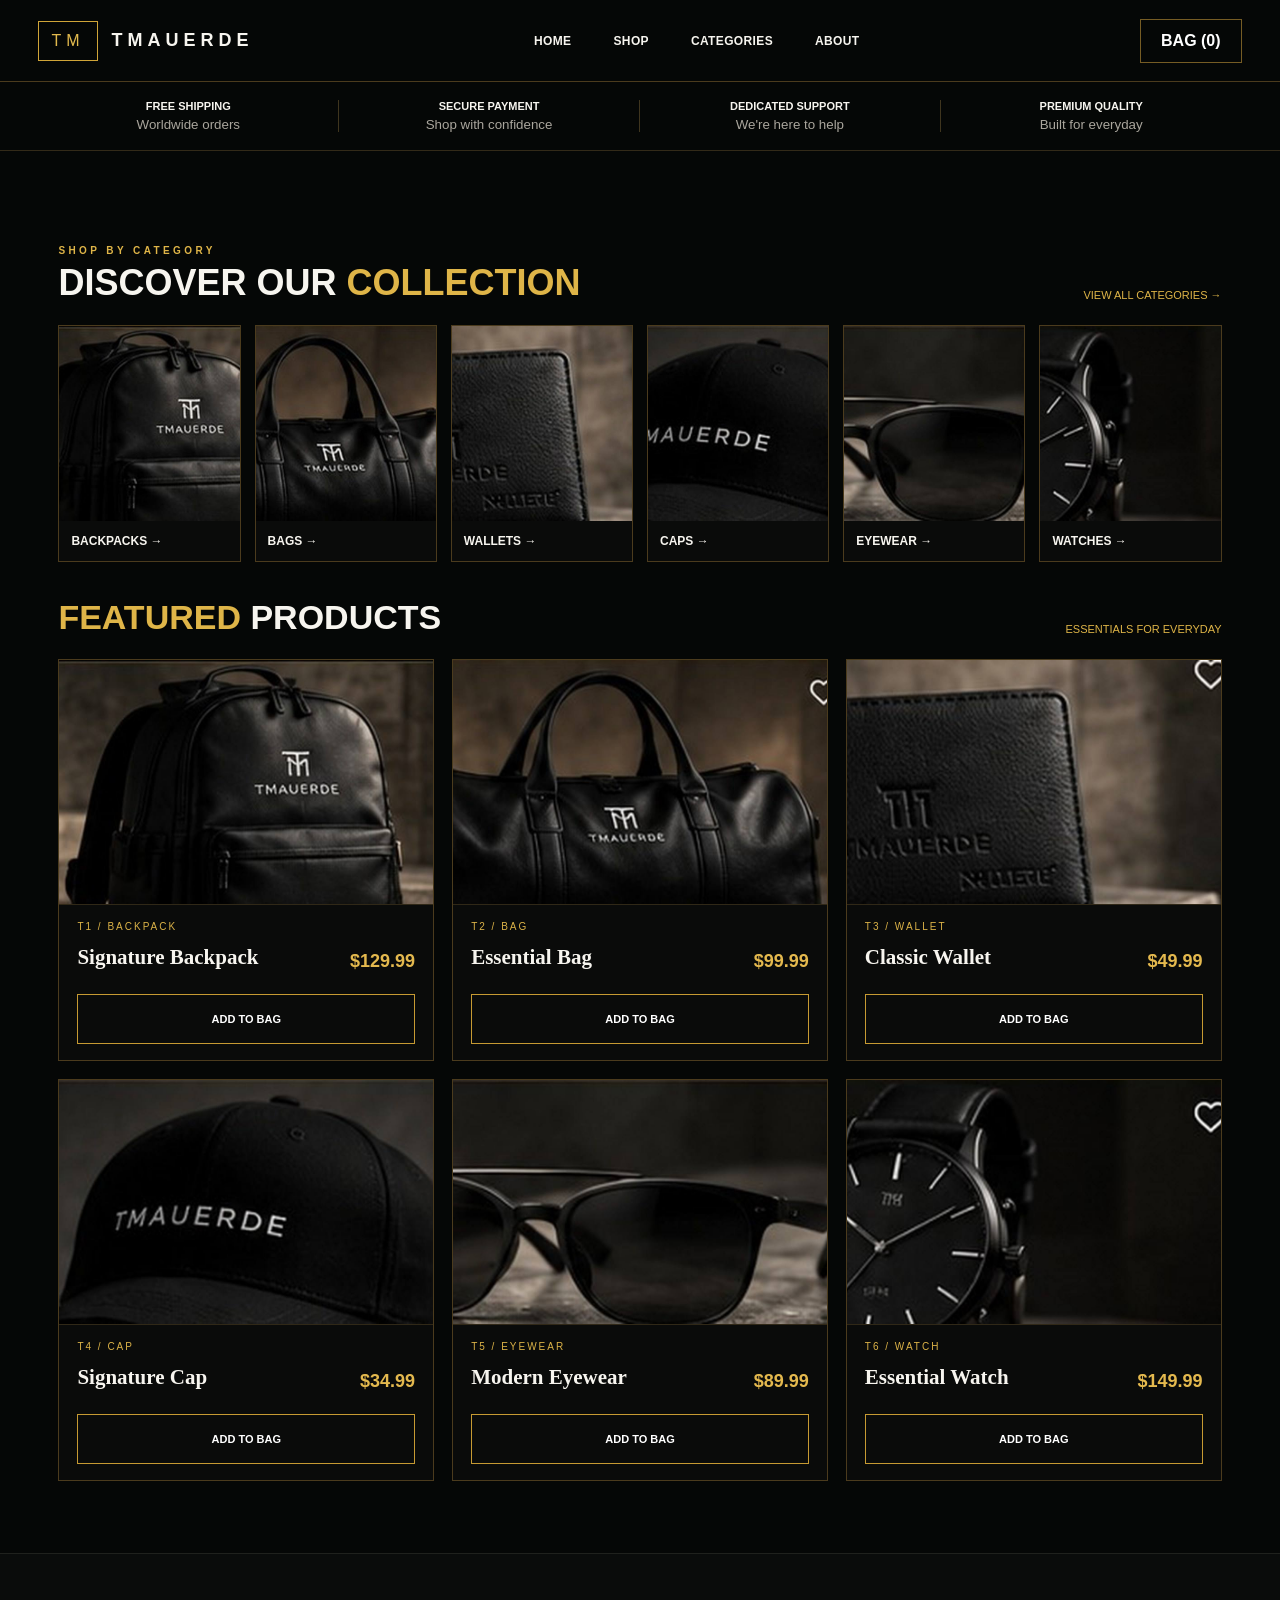
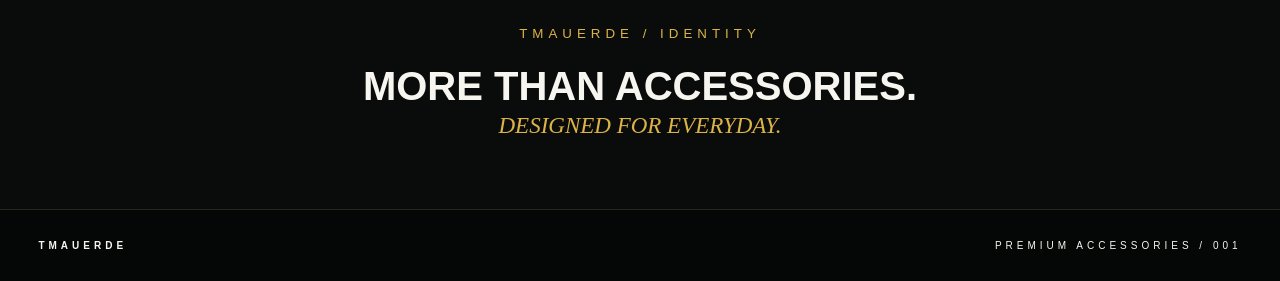
==== index.html @ 193d1e78 "Add files via upload" ====
<!doctype html><html lang="en"><head><meta charset="utf-8"><meta name="viewport" content="width=device-width,initial-scale=1"><title>TMAUERDE — Premium Accessories</title><link rel="stylesheet" href="./styles.css?v=23"></head><body>
<header><a class="brand" href="#"><span>TM</span><b>TMAUERDE</b></a><nav><a href="#">HOME</a><a href="#shop">SHOP</a><a href="#categories">CATEGORIES</a><a href="#about">ABOUT</a></nav><button class="bag">BAG (<strong id="count">0</strong>)</button></header>
<section class="benefits"><div><b>FREE SHIPPING</b><small>Worldwide orders</small></div><div><b>SECURE PAYMENT</b><small>Shop with confidence</small></div><div><b>DEDICATED SUPPORT</b><small>We're here to help</small></div><div><b>PREMIUM QUALITY</b><small>Built for everyday</small></div></section>
<main><section id="categories"><p class="eyebrow">SHOP BY CATEGORY</p><div class="heading"><h1>DISCOVER OUR <span>COLLECTION</span></h1><a href="#shop">VIEW ALL CATEGORIES →</a></div><div class="cats">
<article><img src="./backpack.jpg" alt="TMAUERDE backpack"><b>BACKPACKS →</b></article><article><img src="./bag.jpg" alt="TMAUERDE bag"><b>BAGS →</b></article><article><img src="./wallet.jpg" alt="TMAUERDE wallet"><b>WALLETS →</b></article><article><img src="./cap.jpg" alt="TMAUERDE cap"><b>CAPS →</b></article><article><img src="./eyewear.jpg" alt="TMAUERDE eyewear"><b>EYEWEAR →</b></article><article><img src="./watch.jpg" alt="TMAUERDE watch"><b>WATCHES →</b></article></div></section>
<section id="shop"><div class="heading shophead"><h2><span>FEATURED</span> PRODUCTS</h2><p>ESSENTIALS FOR EVERYDAY</p></div><div class="products">
<article><img class="product-image" src="./backpack.jpg" alt="Signature Backpack"><div class="info"><p>T1 / BACKPACK</p><h3>Signature Backpack</h3><strong>$129.99</strong><button class="add">ADD TO BAG</button></div></article>
<article><img class="product-image" src="./bag.jpg" alt="Essential Bag"><div class="info"><p>T2 / BAG</p><h3>Essential Bag</h3><strong>$99.99</strong><button class="add">ADD TO BAG</button></div></article>
<article><img class="product-image" src="./wallet.jpg" alt="Classic Wallet"><div class="info"><p>T3 / WALLET</p><h3>Classic Wallet</h3><strong>$49.99</strong><button class="add">ADD TO BAG</button></div></article>
<article><img class="product-image" src="./cap.jpg" alt="Signature Cap"><div class="info"><p>T4 / CAP</p><h3>Signature Cap</h3><strong>$34.99</strong><button class="add">ADD TO BAG</button></div></article>
<article><img class="product-image" src="./eyewear.jpg" alt="Modern Eyewear"><div class="info"><p>T5 / EYEWEAR</p><h3>Modern Eyewear</h3><strong>$89.99</strong><button class="add">ADD TO BAG</button></div></article>
<article><img class="product-image" src="./watch.jpg" alt="Essential Watch"><div class="info"><p>T6 / WATCH</p><h3>Essential Watch</h3><strong>$149.99</strong><button class="add">ADD TO BAG</button></div></article></div></section></main>
<section id="about" class="identity"><small>TMAUERDE / IDENTITY</small><h2>MORE THAN ACCESSORIES.</h2><p>DESIGNED FOR EVERYDAY.</p></section><footer><b>TMAUERDE</b><span>PREMIUM ACCESSORIES / 001</span></footer><div id="toast">ADDED TO BAG</div><script src="./script.js?v=23"></script></body></html>
---- styles.css ----
*{box-sizing:border-box}html{scroll-behavior:smooth}body{margin:0;background:#050706;color:#f7f5ef;font-family:Arial,sans-serif}a{color:inherit;text-decoration:none}button{font:inherit}
header{height:82px;width:100%;padding:0 3vw;display:flex;align-items:center;border-bottom:1px solid #4b3b1d;background:#050706;position:sticky;top:0;z-index:20}.brand{display:flex;align-items:center;gap:14px;letter-spacing:5px}.brand span{border:1px solid #d0a538;color:#e1b94d;padding:10px 12px}.brand b{font-size:18px}nav{display:flex;gap:42px;margin:auto;font-size:12px;font-weight:700}.bag{padding:12px 20px;border:1px solid #765c24;background:transparent;color:#fff;font-weight:700}
.benefits{width:100%;display:grid;grid-template-columns:repeat(4,1fr);padding:18px 3vw;border-bottom:1px solid #332a18}.benefits div{text-align:center;border-right:1px solid #3f351e}.benefits div:last-child{border:0}.benefits b{display:block;font-size:11px}.benefits small{display:block;color:#aaa69d;margin-top:5px}
main{width:100%;max-width:none;margin:0;padding:52px 3vw 72px}.eyebrow{font-size:11px;letter-spacing:5px;color:#dfb548;font-weight:700}.heading{display:flex;align-items:end;justify-content:space-between;margin:8px 0 24px}.heading h1,.heading h2{margin:0;font-size:36px;line-height:1}.heading span{color:#dfb548}.heading a,.heading p{font-size:11px;color:#dfb548;margin:0}
.cats,.products{width:100%;display:grid;grid-template-columns:repeat(3,minmax(0,1fr));gap:22px}.cats article,.products article{border:1px solid #4b3b1d;background:#0a0b0a;overflow:hidden;min-width:0}.cats img{width:100%;aspect-ratio:16/9;display:block;object-fit:cover;background:#080a08}.cats article:nth-child(3) img{object-position:center 56%}.cats article:nth-child(6) img{object-position:center}.cats b{display:block;padding:16px 18px;font-size:12px}
.shophead{margin-top:72px}.products>article{display:flex;flex-direction:column}.product-image{width:100%;aspect-ratio:4/3;display:block;object-fit:cover;background:#080a08;border-bottom:1px solid #302817}.products article:nth-child(3) .product-image{object-position:center 55%}.products article:nth-child(6) .product-image{object-position:center}.info{padding:20px;display:grid;grid-template-columns:1fr auto;gap:7px 16px;min-height:175px}.info p{grid-column:1/-1;color:#dcb348;font-size:10px;letter-spacing:2px;margin:0}.info h3{font-family:Georgia,serif;font-size:24px;line-height:1.1;margin:0}.info strong{color:#e4b94e;font-size:20px;align-self:center}.add{grid-column:1/-1;width:100%;padding:14px;border:1px solid #c69a32;background:transparent;color:#fff;font-size:11px;font-weight:800;cursor:pointer;margin-top:10px}.add:hover{background:#ddb247;color:#050505}
.identity{text-align:center;padding:70px 20px;background:#0a0c0b;border-top:1px solid #1f211d}.identity small{color:#dcb348;letter-spacing:5px}.identity h2{font-size:40px;margin:22px 0 4px}.identity p{color:#dcb348;font-size:23px;margin:0;font-family:Georgia,serif;font-style:italic}footer{display:flex;justify-content:space-between;padding:30px 3vw;border-top:1px solid #27251d;font-size:10px;letter-spacing:4px}#toast{position:fixed;right:24px;bottom:24px;padding:14px 20px;background:#dfb548;color:#050505;font-weight:800;opacity:0;transform:translateY(10px);transition:.2s}#toast.show{opacity:1;transform:none}
@media(min-width:1400px){main{padding-left:2.5vw;padding-right:2.5vw}.cats,.products{gap:26px}.heading h1,.heading h2{font-size:42px}.info h3{font-size:27px}.info strong{font-size:23px}.cats b{font-size:14px}.product-image{aspect-ratio:16/10}}
@media(max-width:900px){nav{display:none}.cats,.products{grid-template-columns:repeat(2,minmax(0,1fr))}.benefits{grid-template-columns:repeat(2,1fr);gap:16px}.benefits div:nth-child(2){border:0}}
@media(max-width:600px){header{padding:0 18px}.brand b{font-size:14px}.brand{gap:9px}.bag{padding:10px}.benefits{display:none}main{padding:34px 18px 55px}.heading h1,.heading h2{font-size:27px}.heading a,.heading p{display:none}.cats,.products{grid-template-columns:1fr}.cats img,.product-image{aspect-ratio:4/3}.info{min-height:165px}.identity h2{font-size:28px}footer{gap:20px;flex-direction:column}}


/* === TMAUERDE V16: premium compact desktop layout === */
@media (min-width: 900px) {
  main, .container, .wrap, .site-width {
    width: min(1240px, calc(100% - 48px));
    max-width: 1240px;
    margin-left: auto;
    margin-right: auto;
  }

  /* Category section: 6 across, compact */
  .category-grid, .categories-grid, .category-list, .categories {
    display: grid !important;
    grid-template-columns: repeat(6, minmax(0, 1fr)) !important;
    gap: 14px !important;
  }

  .category-card, .category-item, .category {
    min-width: 0 !important;
    height: auto !important;
  }

  .category-card img, .category-item img, .category img {
    width: 100% !important;
    height: 150px !important;
    aspect-ratio: auto !important;
    object-fit: cover !important;
    display: block !important;
  }

  /* Product section closer to categories */
  .featured, .featured-products, #featured, .products-section {
    margin-top: 52px !important;
    padding-top: 0 !important;
  }

  .product-grid, .products-grid, .product-list, .products {
    display: grid !important;
    grid-template-columns: repeat(3, minmax(0, 1fr)) !important;
    gap: 16px !important;
  }

  .product-card img, .product-item img {
    width: 100% !important;
    height: 205px !important;
    object-fit: cover !important;
  }
}

/* Precise V16 rules for this storefront */
@media (min-width: 901px) {
  .cats {
    grid-template-columns: repeat(6, minmax(0, 1fr)) !important;
    gap: 12px !important;
  }
  .cats img {
    height: 145px !important;
    aspect-ratio: auto !important;
    object-fit: cover !important;
  }
  .cats b {
    padding: 12px 12px !important;
  }
  .shophead {
    margin-top: 46px !important;
  }
  .products {
    grid-template-columns: repeat(3, minmax(0, 1fr)) !important;
    gap: 18px !important;
  }
  .product-image {
    height: 215px !important;
    aspect-ratio: auto !important;
    object-fit: cover !important;
  }
  .info {
    min-height: 150px !important;
    padding: 16px !important;
  }
  .info h3 { font-size: 21px !important; }
  .info strong { font-size: 18px !important; }
}

/* V17 FINAL — force compact category row and safe top spacing */
@media (min-width: 901px) {
  main {
    width: min(1240px, calc(100% - 48px)) !important;
    max-width: 1240px !important;
    margin: 0 auto !important;
    padding-top: 44px !important;
  }
  #categories { scroll-margin-top: 100px; }
  #categories .cats {
    display: grid !important;
    grid-template-columns: repeat(6, minmax(0, 1fr)) !important;
    gap: 12px !important;
    width: 100% !important;
  }
  #categories .cats article { width: auto !important; min-width: 0 !important; }
  #categories .cats img {
    width: 100% !important;
    height: 138px !important;
    aspect-ratio: auto !important;
    object-fit: cover !important;
  }
  #categories .cats b {
    padding: 11px 10px !important;
    font-size: 11px !important;
  }
  #shop .shophead { margin-top: 50px !important; }
}

/* === V18 BALANCED FINAL === */
@media (min-width: 1050px) {
  main {
    width: calc(100% - 64px) !important;
    max-width: 1320px !important;
    margin: 0 auto !important;
    padding-top: 48px !important;
  }

  #categories .cats {
    display: grid !important;
    grid-template-columns: repeat(6, minmax(0, 1fr)) !important;
    gap: 14px !important;
    width: 100% !important;
  }

  #categories .cats article {
    width: 100% !important;
    min-width: 0 !important;
  }

  #categories .cats img {
    width: 100% !important;
    height: 190px !important;
    object-fit: cover !important;
    display: block !important;
  }

  #categories .cats b {
    display: block !important;
    padding: 13px 12px !important;
    font-size: 12px !important;
  }

  #shop .shophead {
    margin-top: 64px !important;
  }

  #shop .products {
    display: grid !important;
    grid-template-columns: repeat(3, minmax(0, 1fr)) !important;
    gap: 20px !important;
    width: 100% !important;
  }

  #shop .products article {
    width: 100% !important;
    min-width: 0 !important;
  }

  #shop .product-image {
    width: 100% !important;
    height: 255px !important;
    object-fit: cover !important;
    display: block !important;
  }

  #shop .info {
    min-height: 155px !important;
    padding: 16px 18px !important;
  }
}

@media (min-width: 1350px) {
  main {
    max-width: 1400px !important;
  }
  #categories .cats img {
    height: 205px !important;
  }
  #shop .product-image {
    height: 270px !important;
  }
}

/* === V19 FINAL POLISH — preserve V18 structure === */
@media (min-width: 1050px) {
  main {
    width: calc(100% - 40px) !important;
    max-width: 1380px !important;
  }

  #categories .cats {
    gap: 14px !important;
  }

  #categories .cats img {
    height: 200px !important;
  }

  #shop .shophead {
    margin-top: 46px !important;
  }

  #shop .products {
    gap: 18px !important;
  }

  #shop .product-image {
    height: 260px !important;
  }
}

@media (min-width: 1350px) {
  main {
    max-width: 1440px !important;
  }

  #categories .cats img {
    height: 210px !important;
  }

  #shop .product-image {
    height: 275px !important;
  }
}


/* === V20 FINAL — compact product images only === */
@media (min-width: 1050px) {
  #shop .product-image {
    height: 235px !important;
    object-fit: cover !important;
  }

  #shop .products {
    row-gap: 16px !important;
  }
}


/* === V21 HEADER + TOP AREA POLISH === */
@media (min-width: 1050px) {
  header {
    min-height: 76px !important;
    display: flex !important;
    align-items: center !important;
  }

  header .inner, header .nav, .navbar, .header-inner {
    min-height: 76px !important;
    align-items: center !important;
  }

  header nav {
    letter-spacing: .03em !important;
  }

  #categories {
    padding-top: 38px !important;
  }

  #categories .section-title,
  #categories h2 {
    margin-bottom: 18px !important;
  }

  #categories .cats {
    gap: 12px !important;
  }

  #categories .cats img {
    height: 185px !important;
    object-fit: cover !important;
  }

  #shop .shophead {
    margin-top: 38px !important;
  }
}


/* === V22 WIDE DESKTOP POLISH ===
   More presence on large screens; product/card proportions preserved.
*/
@media (min-width: 1100px) {
  main > section > .wrap,
  main > section > .container,
  #categories > .wrap,
  #shop > .wrap,
  #categories .wrap,
  #shop .wrap {
    width: min(1120px, calc(100% - 56px)) !important;
    max-width: 1120px !important;
  }

  #categories .section-title,
  #categories h2 {
    font-size: 34px !important;
    line-height: 1.02 !important;
  }

  #shop .shophead h2,
  #shop h2 {
    font-size: 34px !important;
    line-height: 1.02 !important;
  }

  #categories .cats {
    gap: 14px !important;
  }

  #categories .cats img {
    height: 195px !important;
  }

  #shop .products {
    gap: 18px !important;
  }

  #shop .product-image {
    height: 245px !important;
  }
}


/* === V23 FINAL CATEGORY HEADER FIX ===
   Restore breathing room and category heading.
   Featured Products remains untouched.
*/
@media (min-width: 1050px) {
  #categories {
    padding-top: 46px !important;
  }

  #categories .eyebrow {
    display: block !important;
    visibility: visible !important;
    opacity: 1 !important;
    margin: 0 0 8px !important;
    font-size: 10px !important;
    line-height: 1.2 !important;
    letter-spacing: .34em !important;
  }

  #categories .section-title,
  #categories h2 {
    display: block !important;
    visibility: visible !important;
    opacity: 1 !important;
    margin: 0 0 20px !important;
    font-size: 34px !important;
    line-height: 1.05 !important;
  }

  #categories .section-head {
    margin-bottom: 0 !important;
  }

  #categories .cats {
    margin-top: 0 !important;
  }
}
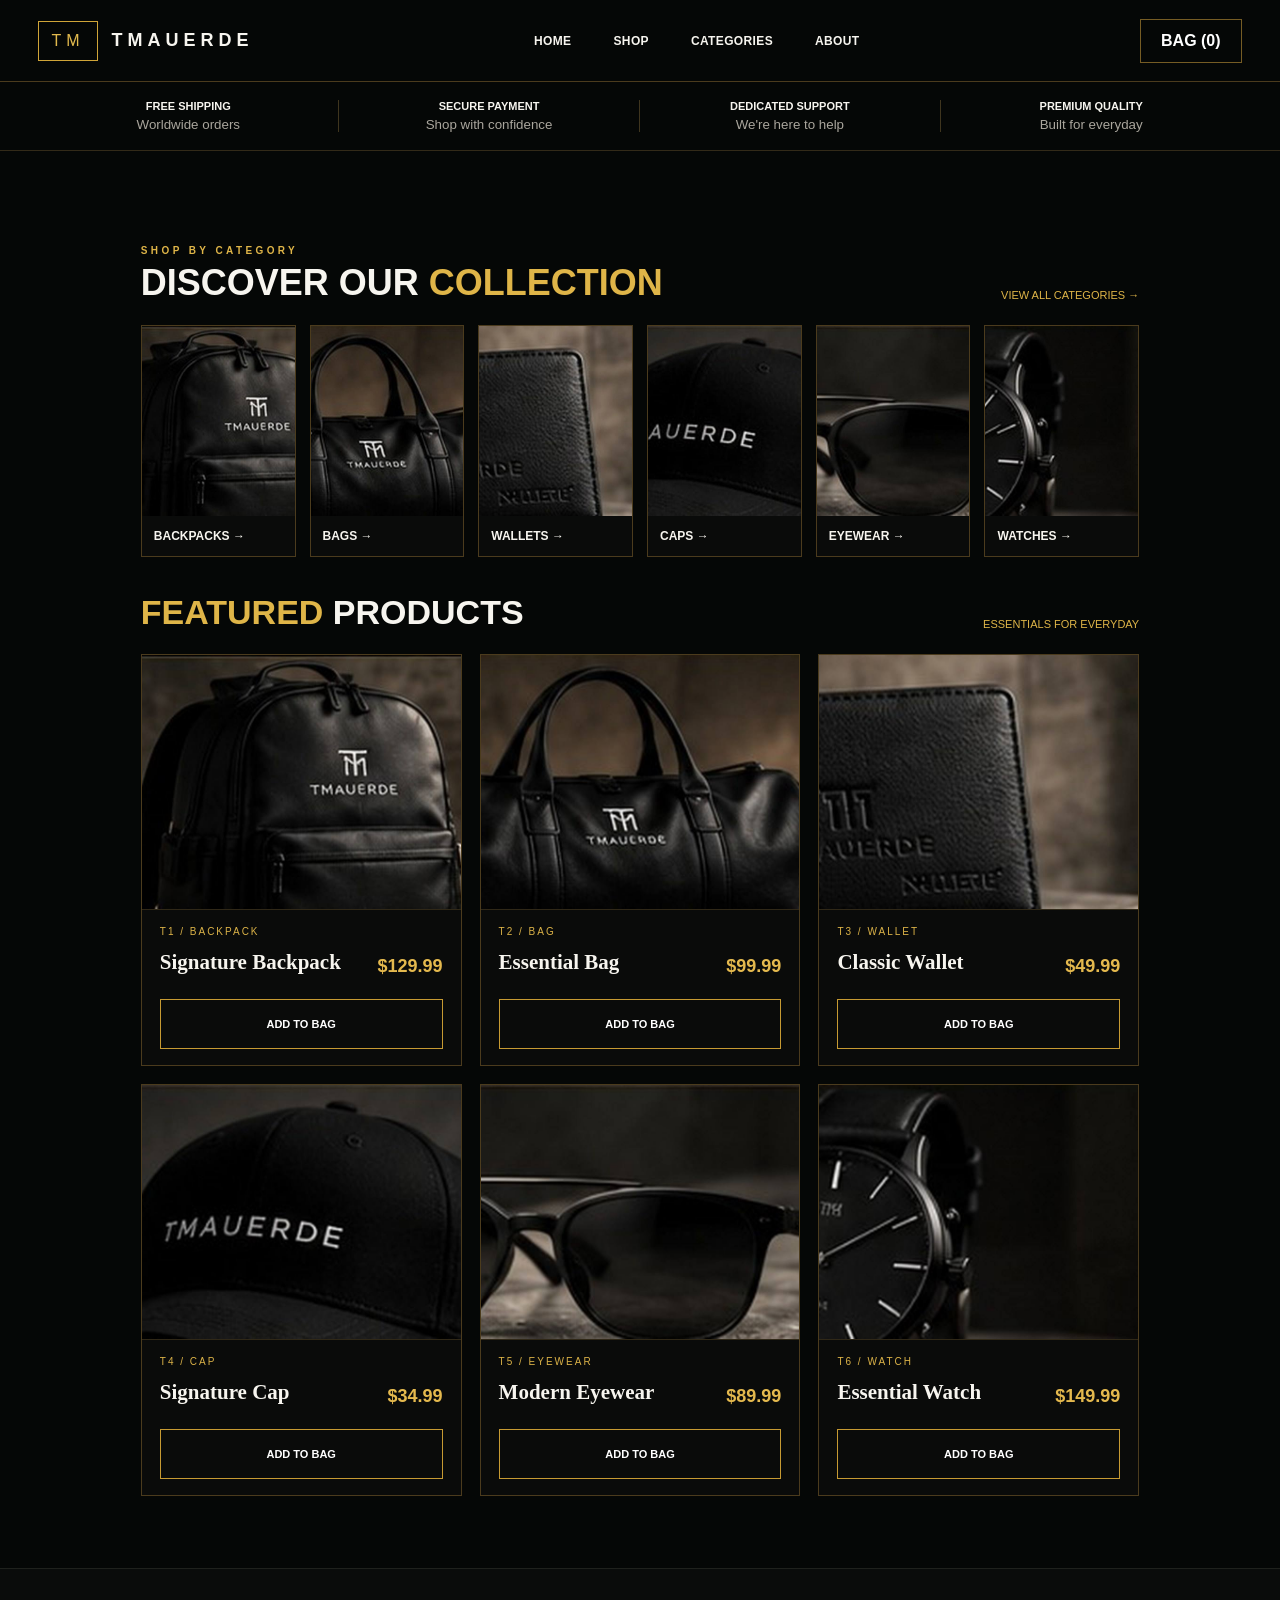
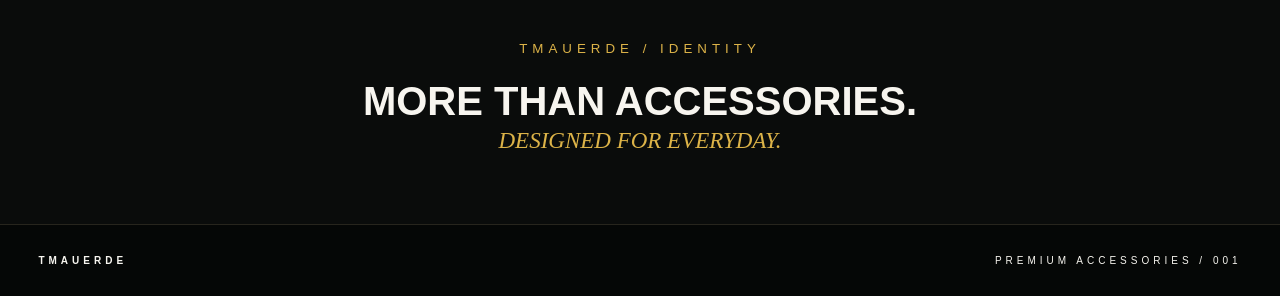
==== commit 8b4d3d55: "Add files via upload" ====
--- a/index.html
+++ b/index.html
@@ -1,4 +1,4 @@
-<!doctype html><html lang="en"><head><meta charset="utf-8"><meta name="viewport" content="width=device-width,initial-scale=1"><title>TMAUERDE — Premium Accessories</title><link rel="stylesheet" href="./styles.css?v=23"></head><body>
+<!doctype html><html lang="en"><head><meta charset="utf-8"><meta name="viewport" content="width=device-width,initial-scale=1"><title>TMAUERDE — Premium Accessories</title><link rel="stylesheet" href="./styles.css?v=24"></head><body>
 <header><a class="brand" href="#"><span>TM</span><b>TMAUERDE</b></a><nav><a href="#">HOME</a><a href="#shop">SHOP</a><a href="#categories">CATEGORIES</a><a href="#about">ABOUT</a></nav><button class="bag">BAG (<strong id="count">0</strong>)</button></header>
 <section class="benefits"><div><b>FREE SHIPPING</b><small>Worldwide orders</small></div><div><b>SECURE PAYMENT</b><small>Shop with confidence</small></div><div><b>DEDICATED SUPPORT</b><small>We're here to help</small></div><div><b>PREMIUM QUALITY</b><small>Built for everyday</small></div></section>
 <main><section id="categories"><p class="eyebrow">SHOP BY CATEGORY</p><div class="heading"><h1>DISCOVER OUR <span>COLLECTION</span></h1><a href="#shop">VIEW ALL CATEGORIES →</a></div><div class="cats">
@@ -10,4 +10,4 @@
 <article><img class="product-image" src="./cap.jpg" alt="Signature Cap"><div class="info"><p>T4 / CAP</p><h3>Signature Cap</h3><strong>$34.99</strong><button class="add">ADD TO BAG</button></div></article>
 <article><img class="product-image" src="./eyewear.jpg" alt="Modern Eyewear"><div class="info"><p>T5 / EYEWEAR</p><h3>Modern Eyewear</h3><strong>$89.99</strong><button class="add">ADD TO BAG</button></div></article>
 <article><img class="product-image" src="./watch.jpg" alt="Essential Watch"><div class="info"><p>T6 / WATCH</p><h3>Essential Watch</h3><strong>$149.99</strong><button class="add">ADD TO BAG</button></div></article></div></section></main>
-<section id="about" class="identity"><small>TMAUERDE / IDENTITY</small><h2>MORE THAN ACCESSORIES.</h2><p>DESIGNED FOR EVERYDAY.</p></section><footer><b>TMAUERDE</b><span>PREMIUM ACCESSORIES / 001</span></footer><div id="toast">ADDED TO BAG</div><script src="./script.js?v=23"></script></body></html>
+<section id="about" class="identity"><small>TMAUERDE / IDENTITY</small><h2>MORE THAN ACCESSORIES.</h2><p>DESIGNED FOR EVERYDAY.</p></section><footer><b>TMAUERDE</b><span>PREMIUM ACCESSORIES / 001</span></footer><div id="toast">ADDED TO BAG</div><script src="./script.js?v=24"></script></body></html>
--- a/styles.css
+++ b/styles.css
@@ -374,3 +374,75 @@
     margin-top: 0 !important;
   }
 }
+
+
+/* =========================================================
+   V24 TRUE WIDE DESKTOP
+   Real fix: override the actual central wrapper constraints.
+   ========================================================= */
+@media (min-width: 1100px) {
+  main {
+    width: 84vw !important;
+    max-width: 1500px !important;
+    min-width: 0 !important;
+    margin-left: auto !important;
+    margin-right: auto !important;
+  }
+
+  main .wrap,
+  main .container,
+  #categories,
+  #shop,
+  #categories > *,
+  #shop > * {
+    max-width: none !important;
+  }
+
+  #categories,
+  #shop {
+    width: 100% !important;
+    margin-left: auto !important;
+    margin-right: auto !important;
+  }
+
+  #categories .cats {
+    width: 100% !important;
+    grid-template-columns: repeat(6, minmax(0, 1fr)) !important;
+    gap: 14px !important;
+  }
+
+  #categories .cats img {
+    width: 100% !important;
+    height: 190px !important;
+    object-fit: cover !important;
+  }
+
+  #shop .products {
+    width: 100% !important;
+    grid-template-columns: repeat(3, minmax(0, 1fr)) !important;
+    gap: 18px !important;
+  }
+
+  #shop .product {
+    width: auto !important;
+    min-width: 0 !important;
+  }
+
+  #shop .product-image {
+    width: 100% !important;
+    height: 255px !important;
+    object-fit: cover !important;
+  }
+
+  #categories h2,
+  #shop h2 {
+    font-size: clamp(30px, 2.35vw, 40px) !important;
+  }
+}
+
+@media (min-width: 1500px) {
+  main {
+    width: 82vw !important;
+    max-width: 1560px !important;
+  }
+}
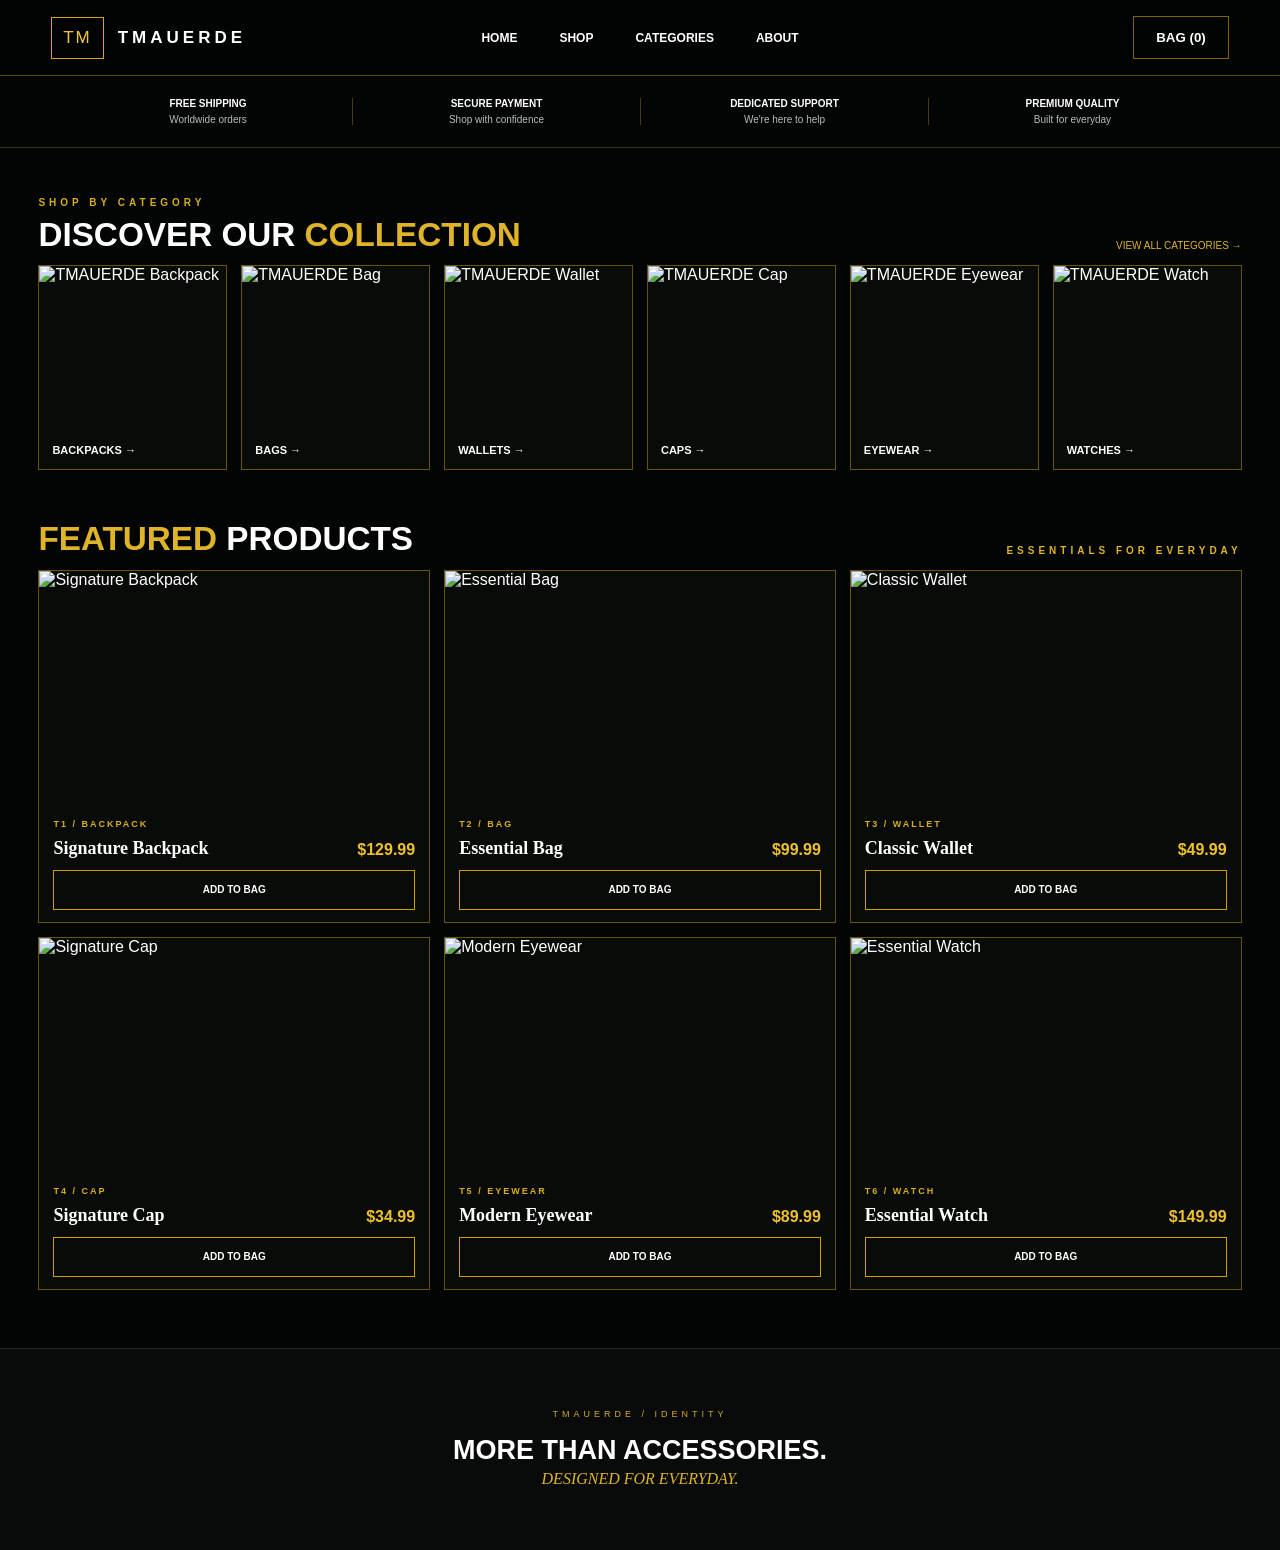
==== commit fd3935bc: "Add files via upload" ====
--- a/index.html
+++ b/index.html
@@ -1,13 +1,16 @@
-<!doctype html><html lang="en"><head><meta charset="utf-8"><meta name="viewport" content="width=device-width,initial-scale=1"><title>TMAUERDE — Premium Accessories</title><link rel="stylesheet" href="./styles.css?v=24"></head><body>
-<header><a class="brand" href="#"><span>TM</span><b>TMAUERDE</b></a><nav><a href="#">HOME</a><a href="#shop">SHOP</a><a href="#categories">CATEGORIES</a><a href="#about">ABOUT</a></nav><button class="bag">BAG (<strong id="count">0</strong>)</button></header>
+<!doctype html><html lang="en"><head><meta charset="utf-8"><meta name="viewport" content="width=device-width,initial-scale=1"><title>TMAUERDE — Premium Accessories</title><link rel="stylesheet" href="styles.css"></head><body>
+<header><a class="brand" href="#"><span>TM</span><b>TMAUERDE</b></a><nav><a href="#">HOME</a><a href="#shop">SHOP</a><a href="#categories">CATEGORIES</a><a href="#about">ABOUT</a></nav><button id="bag">BAG (0)</button></header>
 <section class="benefits"><div><b>FREE SHIPPING</b><small>Worldwide orders</small></div><div><b>SECURE PAYMENT</b><small>Shop with confidence</small></div><div><b>DEDICATED SUPPORT</b><small>We're here to help</small></div><div><b>PREMIUM QUALITY</b><small>Built for everyday</small></div></section>
-<main><section id="categories"><p class="eyebrow">SHOP BY CATEGORY</p><div class="heading"><h1>DISCOVER OUR <span>COLLECTION</span></h1><a href="#shop">VIEW ALL CATEGORIES →</a></div><div class="cats">
-<article><img src="./backpack.jpg" alt="TMAUERDE backpack"><b>BACKPACKS →</b></article><article><img src="./bag.jpg" alt="TMAUERDE bag"><b>BAGS →</b></article><article><img src="./wallet.jpg" alt="TMAUERDE wallet"><b>WALLETS →</b></article><article><img src="./cap.jpg" alt="TMAUERDE cap"><b>CAPS →</b></article><article><img src="./eyewear.jpg" alt="TMAUERDE eyewear"><b>EYEWEAR →</b></article><article><img src="./watch.jpg" alt="TMAUERDE watch"><b>WATCHES →</b></article></div></section>
-<section id="shop"><div class="heading shophead"><h2><span>FEATURED</span> PRODUCTS</h2><p>ESSENTIALS FOR EVERYDAY</p></div><div class="products">
-<article><img class="product-image" src="./backpack.jpg" alt="Signature Backpack"><div class="info"><p>T1 / BACKPACK</p><h3>Signature Backpack</h3><strong>$129.99</strong><button class="add">ADD TO BAG</button></div></article>
-<article><img class="product-image" src="./bag.jpg" alt="Essential Bag"><div class="info"><p>T2 / BAG</p><h3>Essential Bag</h3><strong>$99.99</strong><button class="add">ADD TO BAG</button></div></article>
-<article><img class="product-image" src="./wallet.jpg" alt="Classic Wallet"><div class="info"><p>T3 / WALLET</p><h3>Classic Wallet</h3><strong>$49.99</strong><button class="add">ADD TO BAG</button></div></article>
-<article><img class="product-image" src="./cap.jpg" alt="Signature Cap"><div class="info"><p>T4 / CAP</p><h3>Signature Cap</h3><strong>$34.99</strong><button class="add">ADD TO BAG</button></div></article>
-<article><img class="product-image" src="./eyewear.jpg" alt="Modern Eyewear"><div class="info"><p>T5 / EYEWEAR</p><h3>Modern Eyewear</h3><strong>$89.99</strong><button class="add">ADD TO BAG</button></div></article>
-<article><img class="product-image" src="./watch.jpg" alt="Essential Watch"><div class="info"><p>T6 / WATCH</p><h3>Essential Watch</h3><strong>$149.99</strong><button class="add">ADD TO BAG</button></div></article></div></section></main>
-<section id="about" class="identity"><small>TMAUERDE / IDENTITY</small><h2>MORE THAN ACCESSORIES.</h2><p>DESIGNED FOR EVERYDAY.</p></section><footer><b>TMAUERDE</b><span>PREMIUM ACCESSORIES / 001</span></footer><div id="toast">ADDED TO BAG</div><script src="./script.js?v=24"></script></body></html>
+<main>
+<section id="categories"><div class="section-head"><div><small>SHOP BY CATEGORY</small><h1>DISCOVER OUR <em>COLLECTION</em></h1></div><a href="#shop">VIEW ALL CATEGORIES →</a></div><div class="categories">
+<a><img src="assets/backpack.jpg" alt="TMAUERDE Backpack"><b>BACKPACKS →</b></a><a><img src="assets/bag.jpg" alt="TMAUERDE Bag"><b>BAGS →</b></a><a><img src="assets/wallet.jpg" alt="TMAUERDE Wallet"><b>WALLETS →</b></a><a><img src="assets/cap.jpg" alt="TMAUERDE Cap"><b>CAPS →</b></a><a><img src="assets/eyewear.jpg" alt="TMAUERDE Eyewear"><b>EYEWEAR →</b></a><a><img src="assets/watch.jpg" alt="TMAUERDE Watch"><b>WATCHES →</b></a>
+</div></section>
+<section id="shop"><div class="section-head products-head"><h2><em>FEATURED</em> PRODUCTS</h2><small>ESSENTIALS FOR EVERYDAY</small></div><div class="products">
+<article><img src="assets/product-backpack.jpg" alt="Signature Backpack"><div class="info"><small>T1 / BACKPACK</small><div><h3>Signature Backpack</h3><strong>$129.99</strong></div><button class="add">ADD TO BAG</button></div></article>
+<article><img src="assets/product-bag.jpg" alt="Essential Bag"><div class="info"><small>T2 / BAG</small><div><h3>Essential Bag</h3><strong>$99.99</strong></div><button class="add">ADD TO BAG</button></div></article>
+<article><img src="assets/product-wallet.jpg" alt="Classic Wallet"><div class="info"><small>T3 / WALLET</small><div><h3>Classic Wallet</h3><strong>$49.99</strong></div><button class="add">ADD TO BAG</button></div></article>
+<article><img src="assets/product-cap.jpg" alt="Signature Cap"><div class="info"><small>T4 / CAP</small><div><h3>Signature Cap</h3><strong>$34.99</strong></div><button class="add">ADD TO BAG</button></div></article>
+<article><img src="assets/product-eyewear.jpg" alt="Modern Eyewear"><div class="info"><small>T5 / EYEWEAR</small><div><h3>Modern Eyewear</h3><strong>$89.99</strong></div><button class="add">ADD TO BAG</button></div></article>
+<article><img src="assets/product-watch.jpg" alt="Essential Watch"><div class="info"><small>T6 / WATCH</small><div><h3>Essential Watch</h3><strong>$149.99</strong></div><button class="add">ADD TO BAG</button></div></article>
+</div></section></main>
+<section id="about"><small>TMAUERDE / IDENTITY</small><h2>MORE THAN ACCESSORIES.</h2><p>DESIGNED FOR EVERYDAY.</p></section><div id="toast">Added to bag</div><script src="script.js"></script></body></html>
--- a/styles.css
+++ b/styles.css
@@ -1,448 +1 @@
-*{box-sizing:border-box}html{scroll-behavior:smooth}body{margin:0;background:#050706;color:#f7f5ef;font-family:Arial,sans-serif}a{color:inherit;text-decoration:none}button{font:inherit}
-header{height:82px;width:100%;padding:0 3vw;display:flex;align-items:center;border-bottom:1px solid #4b3b1d;background:#050706;position:sticky;top:0;z-index:20}.brand{display:flex;align-items:center;gap:14px;letter-spacing:5px}.brand span{border:1px solid #d0a538;color:#e1b94d;padding:10px 12px}.brand b{font-size:18px}nav{display:flex;gap:42px;margin:auto;font-size:12px;font-weight:700}.bag{padding:12px 20px;border:1px solid #765c24;background:transparent;color:#fff;font-weight:700}
-.benefits{width:100%;display:grid;grid-template-columns:repeat(4,1fr);padding:18px 3vw;border-bottom:1px solid #332a18}.benefits div{text-align:center;border-right:1px solid #3f351e}.benefits div:last-child{border:0}.benefits b{display:block;font-size:11px}.benefits small{display:block;color:#aaa69d;margin-top:5px}
-main{width:100%;max-width:none;margin:0;padding:52px 3vw 72px}.eyebrow{font-size:11px;letter-spacing:5px;color:#dfb548;font-weight:700}.heading{display:flex;align-items:end;justify-content:space-between;margin:8px 0 24px}.heading h1,.heading h2{margin:0;font-size:36px;line-height:1}.heading span{color:#dfb548}.heading a,.heading p{font-size:11px;color:#dfb548;margin:0}
-.cats,.products{width:100%;display:grid;grid-template-columns:repeat(3,minmax(0,1fr));gap:22px}.cats article,.products article{border:1px solid #4b3b1d;background:#0a0b0a;overflow:hidden;min-width:0}.cats img{width:100%;aspect-ratio:16/9;display:block;object-fit:cover;background:#080a08}.cats article:nth-child(3) img{object-position:center 56%}.cats article:nth-child(6) img{object-position:center}.cats b{display:block;padding:16px 18px;font-size:12px}
-.shophead{margin-top:72px}.products>article{display:flex;flex-direction:column}.product-image{width:100%;aspect-ratio:4/3;display:block;object-fit:cover;background:#080a08;border-bottom:1px solid #302817}.products article:nth-child(3) .product-image{object-position:center 55%}.products article:nth-child(6) .product-image{object-position:center}.info{padding:20px;display:grid;grid-template-columns:1fr auto;gap:7px 16px;min-height:175px}.info p{grid-column:1/-1;color:#dcb348;font-size:10px;letter-spacing:2px;margin:0}.info h3{font-family:Georgia,serif;font-size:24px;line-height:1.1;margin:0}.info strong{color:#e4b94e;font-size:20px;align-self:center}.add{grid-column:1/-1;width:100%;padding:14px;border:1px solid #c69a32;background:transparent;color:#fff;font-size:11px;font-weight:800;cursor:pointer;margin-top:10px}.add:hover{background:#ddb247;color:#050505}
-.identity{text-align:center;padding:70px 20px;background:#0a0c0b;border-top:1px solid #1f211d}.identity small{color:#dcb348;letter-spacing:5px}.identity h2{font-size:40px;margin:22px 0 4px}.identity p{color:#dcb348;font-size:23px;margin:0;font-family:Georgia,serif;font-style:italic}footer{display:flex;justify-content:space-between;padding:30px 3vw;border-top:1px solid #27251d;font-size:10px;letter-spacing:4px}#toast{position:fixed;right:24px;bottom:24px;padding:14px 20px;background:#dfb548;color:#050505;font-weight:800;opacity:0;transform:translateY(10px);transition:.2s}#toast.show{opacity:1;transform:none}
-@media(min-width:1400px){main{padding-left:2.5vw;padding-right:2.5vw}.cats,.products{gap:26px}.heading h1,.heading h2{font-size:42px}.info h3{font-size:27px}.info strong{font-size:23px}.cats b{font-size:14px}.product-image{aspect-ratio:16/10}}
-@media(max-width:900px){nav{display:none}.cats,.products{grid-template-columns:repeat(2,minmax(0,1fr))}.benefits{grid-template-columns:repeat(2,1fr);gap:16px}.benefits div:nth-child(2){border:0}}
-@media(max-width:600px){header{padding:0 18px}.brand b{font-size:14px}.brand{gap:9px}.bag{padding:10px}.benefits{display:none}main{padding:34px 18px 55px}.heading h1,.heading h2{font-size:27px}.heading a,.heading p{display:none}.cats,.products{grid-template-columns:1fr}.cats img,.product-image{aspect-ratio:4/3}.info{min-height:165px}.identity h2{font-size:28px}footer{gap:20px;flex-direction:column}}
-
-
-/* === TMAUERDE V16: premium compact desktop layout === */
-@media (min-width: 900px) {
-  main, .container, .wrap, .site-width {
-    width: min(1240px, calc(100% - 48px));
-    max-width: 1240px;
-    margin-left: auto;
-    margin-right: auto;
-  }
-
-  /* Category section: 6 across, compact */
-  .category-grid, .categories-grid, .category-list, .categories {
-    display: grid !important;
-    grid-template-columns: repeat(6, minmax(0, 1fr)) !important;
-    gap: 14px !important;
-  }
-
-  .category-card, .category-item, .category {
-    min-width: 0 !important;
-    height: auto !important;
-  }
-
-  .category-card img, .category-item img, .category img {
-    width: 100% !important;
-    height: 150px !important;
-    aspect-ratio: auto !important;
-    object-fit: cover !important;
-    display: block !important;
-  }
-
-  /* Product section closer to categories */
-  .featured, .featured-products, #featured, .products-section {
-    margin-top: 52px !important;
-    padding-top: 0 !important;
-  }
-
-  .product-grid, .products-grid, .product-list, .products {
-    display: grid !important;
-    grid-template-columns: repeat(3, minmax(0, 1fr)) !important;
-    gap: 16px !important;
-  }
-
-  .product-card img, .product-item img {
-    width: 100% !important;
-    height: 205px !important;
-    object-fit: cover !important;
-  }
-}
-
-/* Precise V16 rules for this storefront */
-@media (min-width: 901px) {
-  .cats {
-    grid-template-columns: repeat(6, minmax(0, 1fr)) !important;
-    gap: 12px !important;
-  }
-  .cats img {
-    height: 145px !important;
-    aspect-ratio: auto !important;
-    object-fit: cover !important;
-  }
-  .cats b {
-    padding: 12px 12px !important;
-  }
-  .shophead {
-    margin-top: 46px !important;
-  }
-  .products {
-    grid-template-columns: repeat(3, minmax(0, 1fr)) !important;
-    gap: 18px !important;
-  }
-  .product-image {
-    height: 215px !important;
-    aspect-ratio: auto !important;
-    object-fit: cover !important;
-  }
-  .info {
-    min-height: 150px !important;
-    padding: 16px !important;
-  }
-  .info h3 { font-size: 21px !important; }
-  .info strong { font-size: 18px !important; }
-}
-
-/* V17 FINAL — force compact category row and safe top spacing */
-@media (min-width: 901px) {
-  main {
-    width: min(1240px, calc(100% - 48px)) !important;
-    max-width: 1240px !important;
-    margin: 0 auto !important;
-    padding-top: 44px !important;
-  }
-  #categories { scroll-margin-top: 100px; }
-  #categories .cats {
-    display: grid !important;
-    grid-template-columns: repeat(6, minmax(0, 1fr)) !important;
-    gap: 12px !important;
-    width: 100% !important;
-  }
-  #categories .cats article { width: auto !important; min-width: 0 !important; }
-  #categories .cats img {
-    width: 100% !important;
-    height: 138px !important;
-    aspect-ratio: auto !important;
-    object-fit: cover !important;
-  }
-  #categories .cats b {
-    padding: 11px 10px !important;
-    font-size: 11px !important;
-  }
-  #shop .shophead { margin-top: 50px !important; }
-}
-
-/* === V18 BALANCED FINAL === */
-@media (min-width: 1050px) {
-  main {
-    width: calc(100% - 64px) !important;
-    max-width: 1320px !important;
-    margin: 0 auto !important;
-    padding-top: 48px !important;
-  }
-
-  #categories .cats {
-    display: grid !important;
-    grid-template-columns: repeat(6, minmax(0, 1fr)) !important;
-    gap: 14px !important;
-    width: 100% !important;
-  }
-
-  #categories .cats article {
-    width: 100% !important;
-    min-width: 0 !important;
-  }
-
-  #categories .cats img {
-    width: 100% !important;
-    height: 190px !important;
-    object-fit: cover !important;
-    display: block !important;
-  }
-
-  #categories .cats b {
-    display: block !important;
-    padding: 13px 12px !important;
-    font-size: 12px !important;
-  }
-
-  #shop .shophead {
-    margin-top: 64px !important;
-  }
-
-  #shop .products {
-    display: grid !important;
-    grid-template-columns: repeat(3, minmax(0, 1fr)) !important;
-    gap: 20px !important;
-    width: 100% !important;
-  }
-
-  #shop .products article {
-    width: 100% !important;
-    min-width: 0 !important;
-  }
-
-  #shop .product-image {
-    width: 100% !important;
-    height: 255px !important;
-    object-fit: cover !important;
-    display: block !important;
-  }
-
-  #shop .info {
-    min-height: 155px !important;
-    padding: 16px 18px !important;
-  }
-}
-
-@media (min-width: 1350px) {
-  main {
-    max-width: 1400px !important;
-  }
-  #categories .cats img {
-    height: 205px !important;
-  }
-  #shop .product-image {
-    height: 270px !important;
-  }
-}
-
-/* === V19 FINAL POLISH — preserve V18 structure === */
-@media (min-width: 1050px) {
-  main {
-    width: calc(100% - 40px) !important;
-    max-width: 1380px !important;
-  }
-
-  #categories .cats {
-    gap: 14px !important;
-  }
-
-  #categories .cats img {
-    height: 200px !important;
-  }
-
-  #shop .shophead {
-    margin-top: 46px !important;
-  }
-
-  #shop .products {
-    gap: 18px !important;
-  }
-
-  #shop .product-image {
-    height: 260px !important;
-  }
-}
-
-@media (min-width: 1350px) {
-  main {
-    max-width: 1440px !important;
-  }
-
-  #categories .cats img {
-    height: 210px !important;
-  }
-
-  #shop .product-image {
-    height: 275px !important;
-  }
-}
-
-
-/* === V20 FINAL — compact product images only === */
-@media (min-width: 1050px) {
-  #shop .product-image {
-    height: 235px !important;
-    object-fit: cover !important;
-  }
-
-  #shop .products {
-    row-gap: 16px !important;
-  }
-}
-
-
-/* === V21 HEADER + TOP AREA POLISH === */
-@media (min-width: 1050px) {
-  header {
-    min-height: 76px !important;
-    display: flex !important;
-    align-items: center !important;
-  }
-
-  header .inner, header .nav, .navbar, .header-inner {
-    min-height: 76px !important;
-    align-items: center !important;
-  }
-
-  header nav {
-    letter-spacing: .03em !important;
-  }
-
-  #categories {
-    padding-top: 38px !important;
-  }
-
-  #categories .section-title,
-  #categories h2 {
-    margin-bottom: 18px !important;
-  }
-
-  #categories .cats {
-    gap: 12px !important;
-  }
-
-  #categories .cats img {
-    height: 185px !important;
-    object-fit: cover !important;
-  }
-
-  #shop .shophead {
-    margin-top: 38px !important;
-  }
-}
-
-
-/* === V22 WIDE DESKTOP POLISH ===
-   More presence on large screens; product/card proportions preserved.
-*/
-@media (min-width: 1100px) {
-  main > section > .wrap,
-  main > section > .container,
-  #categories > .wrap,
-  #shop > .wrap,
-  #categories .wrap,
-  #shop .wrap {
-    width: min(1120px, calc(100% - 56px)) !important;
-    max-width: 1120px !important;
-  }
-
-  #categories .section-title,
-  #categories h2 {
-    font-size: 34px !important;
-    line-height: 1.02 !important;
-  }
-
-  #shop .shophead h2,
-  #shop h2 {
-    font-size: 34px !important;
-    line-height: 1.02 !important;
-  }
-
-  #categories .cats {
-    gap: 14px !important;
-  }
-
-  #categories .cats img {
-    height: 195px !important;
-  }
-
-  #shop .products {
-    gap: 18px !important;
-  }
-
-  #shop .product-image {
-    height: 245px !important;
-  }
-}
-
-
-/* === V23 FINAL CATEGORY HEADER FIX ===
-   Restore breathing room and category heading.
-   Featured Products remains untouched.
-*/
-@media (min-width: 1050px) {
-  #categories {
-    padding-top: 46px !important;
-  }
-
-  #categories .eyebrow {
-    display: block !important;
-    visibility: visible !important;
-    opacity: 1 !important;
-    margin: 0 0 8px !important;
-    font-size: 10px !important;
-    line-height: 1.2 !important;
-    letter-spacing: .34em !important;
-  }
-
-  #categories .section-title,
-  #categories h2 {
-    display: block !important;
-    visibility: visible !important;
-    opacity: 1 !important;
-    margin: 0 0 20px !important;
-    font-size: 34px !important;
-    line-height: 1.05 !important;
-  }
-
-  #categories .section-head {
-    margin-bottom: 0 !important;
-  }
-
-  #categories .cats {
-    margin-top: 0 !important;
-  }
-}
-
-
-/* =========================================================
-   V24 TRUE WIDE DESKTOP
-   Real fix: override the actual central wrapper constraints.
-   ========================================================= */
-@media (min-width: 1100px) {
-  main {
-    width: 84vw !important;
-    max-width: 1500px !important;
-    min-width: 0 !important;
-    margin-left: auto !important;
-    margin-right: auto !important;
-  }
-
-  main .wrap,
-  main .container,
-  #categories,
-  #shop,
-  #categories > *,
-  #shop > * {
-    max-width: none !important;
-  }
-
-  #categories,
-  #shop {
-    width: 100% !important;
-    margin-left: auto !important;
-    margin-right: auto !important;
-  }
-
-  #categories .cats {
-    width: 100% !important;
-    grid-template-columns: repeat(6, minmax(0, 1fr)) !important;
-    gap: 14px !important;
-  }
-
-  #categories .cats img {
-    width: 100% !important;
-    height: 190px !important;
-    object-fit: cover !important;
-  }
-
-  #shop .products {
-    width: 100% !important;
-    grid-template-columns: repeat(3, minmax(0, 1fr)) !important;
-    gap: 18px !important;
-  }
-
-  #shop .product {
-    width: auto !important;
-    min-width: 0 !important;
-  }
-
-  #shop .product-image {
-    width: 100% !important;
-    height: 255px !important;
-    object-fit: cover !important;
-  }
-
-  #categories h2,
-  #shop h2 {
-    font-size: clamp(30px, 2.35vw, 40px) !important;
-  }
-}
-
-@media (min-width: 1500px) {
-  main {
-    width: 82vw !important;
-    max-width: 1560px !important;
-  }
-}
+*{box-sizing:border-box}html{scroll-behavior:smooth}body{margin:0;background:#030504;color:#fff;font-family:Arial,Helvetica,sans-serif}a{color:inherit;text-decoration:none}header{height:76px;border-bottom:1px solid #5b4700;display:grid;grid-template-columns:1fr auto 1fr;align-items:center;padding:0 clamp(24px,4vw,70px);position:sticky;top:0;background:#030504f7;z-index:10}.brand{display:flex;align-items:center;gap:14px;letter-spacing:4px;font-size:17px}.brand span{border:1px solid #d5a800;color:#f0c83d;padding:10px 11px;letter-spacing:2px}.brand b{font-weight:800}nav{display:flex;gap:42px;font-size:12px;font-weight:800}header>button{justify-self:end;background:transparent;color:#fff;border:1px solid #806500;padding:13px 22px;font-weight:800}.benefits{height:72px;border-bottom:1px solid #3c3109;display:grid;grid-template-columns:repeat(4,1fr);padding:0 clamp(24px,5vw,90px);align-items:center;text-align:center}.benefits div+div{border-left:1px solid #493a09}.benefits b,.benefits small{display:block;font-size:10px}.benefits small{margin-top:5px;color:#bbb}main{width:min(1480px,94vw);margin:auto;padding:44px 0 58px}.section-head{display:flex;align-items:end;justify-content:space-between;margin-bottom:14px}.section-head small{color:#d8ad21;letter-spacing:4px;font-size:10px;font-weight:800}.section-head h1,.section-head h2{margin:8px 0 0;font-size:clamp(28px,2.6vw,42px);line-height:1}.section-head em{font-style:normal;color:#e0b429}.section-head>a,.products-head>small{font-size:10px;color:#e0b429}.categories{display:grid;grid-template-columns:repeat(6,1fr);gap:14px}.categories a{border:1px solid #69520b;background:#090b09;overflow:hidden}.categories img{display:block;width:100%;height:165px;object-fit:cover}.categories b{display:block;padding:13px;font-size:11px}#shop{padding-top:44px}.products{display:grid;grid-template-columns:repeat(3,1fr);gap:14px}.products article{border:1px solid #69520b;background:#090b09;overflow:hidden}.products article>img{display:block;width:100%;height:230px;object-fit:cover}.info{padding:12px 14px}.info>small{color:#d8ad21;letter-spacing:2px;font-size:9px;font-weight:800}.info>div{display:flex;justify-content:space-between;gap:15px;align-items:center}.info h3{font-family:Georgia,serif;font-size:18px;margin:7px 0 11px}.info strong{color:#efc02e;white-space:nowrap}.add{width:100%;height:40px;border:1px solid #d0a000;background:transparent;color:#fff;font-size:10px;font-weight:900;cursor:pointer}.add:hover{background:#d0a000;color:#050505}#about{text-align:center;border-top:1px solid #20251f;background:#090b0a;padding:54px 20px 62px}#about small{color:#d8ad21;letter-spacing:4px;font-size:9px}#about h2{margin:14px 0 4px;font-size:27px}#about p{margin:0;color:#e0b429;font-family:Georgia,serif;font-style:italic}#toast{position:fixed;right:25px;bottom:25px;background:#d0a000;color:#050505;padding:12px 18px;font-weight:800;opacity:0;transform:translateY(10px);transition:.2s;pointer-events:none}#toast.show{opacity:1;transform:none}@media(max-width:1000px){nav{gap:18px}.benefits{grid-template-columns:repeat(2,1fr);height:auto;padding:15px}.benefits div{padding:10px}.benefits div+div{border-left:0}.categories{grid-template-columns:repeat(3,1fr)}.products{grid-template-columns:repeat(2,1fr)}}@media(max-width:650px){header{height:auto;min-height:72px;grid-template-columns:1fr auto;padding:12px 16px}.brand b{font-size:13px}nav{grid-column:1/-1;grid-row:2;justify-content:center;padding-top:12px;font-size:9px;gap:20px}header>button{grid-column:2;grid-row:1;padding:10px}.benefits{display:none}main{width:92vw;padding-top:30px}.section-head{align-items:flex-start}.section-head>a,.products-head>small{display:none}.categories{grid-template-columns:repeat(2,1fr);gap:10px}.categories img{height:130px}.products{grid-template-columns:1fr}.products article>img{height:230px}.section-head h1,.section-head h2{font-size:27px}}
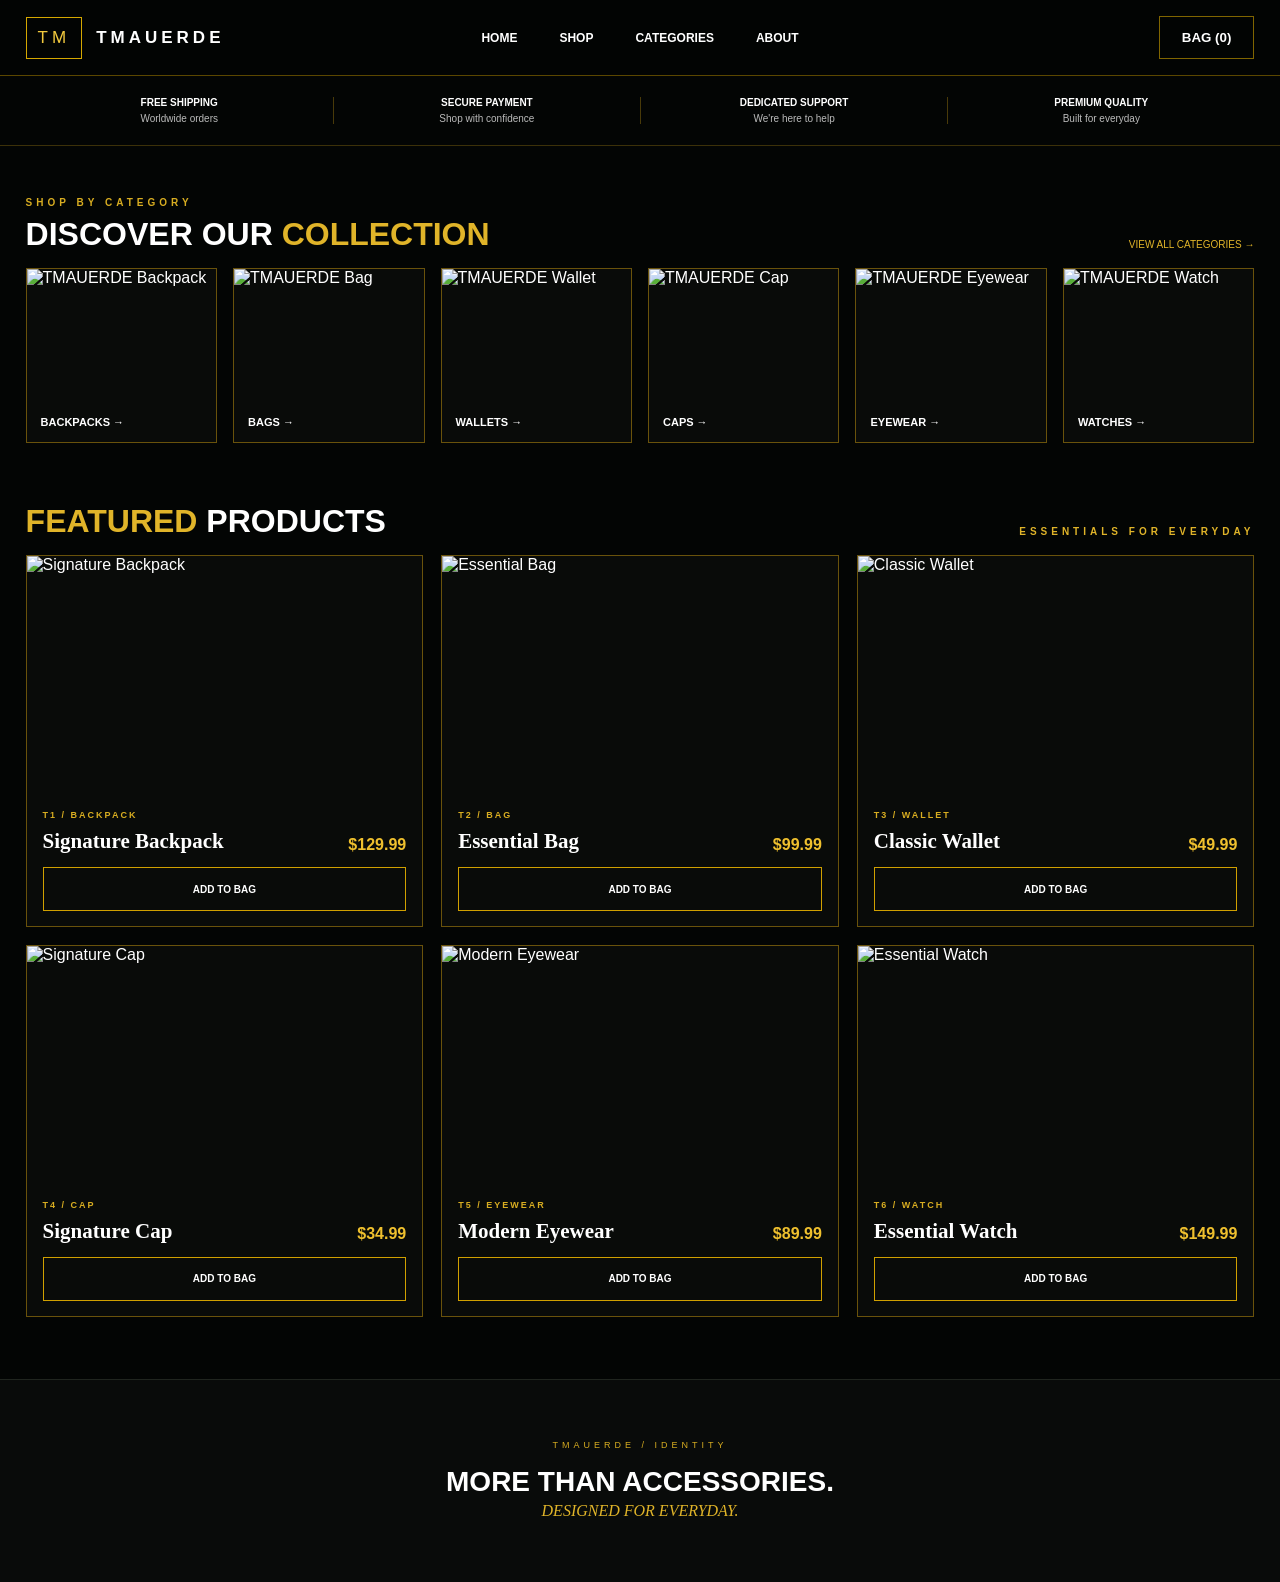
==== commit a2f4bebf: "Add files via upload" ====
--- a/index.html
+++ b/index.html
@@ -1,16 +1,14 @@
-<!doctype html><html lang="en"><head><meta charset="utf-8"><meta name="viewport" content="width=device-width,initial-scale=1"><title>TMAUERDE — Premium Accessories</title><link rel="stylesheet" href="styles.css"></head><body>
+<!doctype html><html lang="en"><head><meta charset="utf-8"><meta name="viewport" content="width=device-width,initial-scale=1"><title>TMAUERDE — Premium Accessories</title><link rel="stylesheet" href="./styles.css"></head><body>
 <header><a class="brand" href="#"><span>TM</span><b>TMAUERDE</b></a><nav><a href="#">HOME</a><a href="#shop">SHOP</a><a href="#categories">CATEGORIES</a><a href="#about">ABOUT</a></nav><button id="bag">BAG (0)</button></header>
 <section class="benefits"><div><b>FREE SHIPPING</b><small>Worldwide orders</small></div><div><b>SECURE PAYMENT</b><small>Shop with confidence</small></div><div><b>DEDICATED SUPPORT</b><small>We're here to help</small></div><div><b>PREMIUM QUALITY</b><small>Built for everyday</small></div></section>
 <main>
 <section id="categories"><div class="section-head"><div><small>SHOP BY CATEGORY</small><h1>DISCOVER OUR <em>COLLECTION</em></h1></div><a href="#shop">VIEW ALL CATEGORIES →</a></div><div class="categories">
-<a><img src="assets/backpack.jpg" alt="TMAUERDE Backpack"><b>BACKPACKS →</b></a><a><img src="assets/bag.jpg" alt="TMAUERDE Bag"><b>BAGS →</b></a><a><img src="assets/wallet.jpg" alt="TMAUERDE Wallet"><b>WALLETS →</b></a><a><img src="assets/cap.jpg" alt="TMAUERDE Cap"><b>CAPS →</b></a><a><img src="assets/eyewear.jpg" alt="TMAUERDE Eyewear"><b>EYEWEAR →</b></a><a><img src="assets/watch.jpg" alt="TMAUERDE Watch"><b>WATCHES →</b></a>
-</div></section>
+<a><img src="./assets/backpack.jpg" alt="TMAUERDE Backpack"><b>BACKPACKS →</b></a><a><img src="./assets/bag.jpg" alt="TMAUERDE Bag"><b>BAGS →</b></a><a><img src="./assets/wallet.jpg" alt="TMAUERDE Wallet"><b>WALLETS →</b></a><a><img src="./assets/cap.jpg" alt="TMAUERDE Cap"><b>CAPS →</b></a><a><img src="./assets/eyewear.jpg" alt="TMAUERDE Eyewear"><b>EYEWEAR →</b></a><a><img src="./assets/watch.jpg" alt="TMAUERDE Watch"><b>WATCHES →</b></a></div></section>
 <section id="shop"><div class="section-head products-head"><h2><em>FEATURED</em> PRODUCTS</h2><small>ESSENTIALS FOR EVERYDAY</small></div><div class="products">
-<article><img src="assets/product-backpack.jpg" alt="Signature Backpack"><div class="info"><small>T1 / BACKPACK</small><div><h3>Signature Backpack</h3><strong>$129.99</strong></div><button class="add">ADD TO BAG</button></div></article>
-<article><img src="assets/product-bag.jpg" alt="Essential Bag"><div class="info"><small>T2 / BAG</small><div><h3>Essential Bag</h3><strong>$99.99</strong></div><button class="add">ADD TO BAG</button></div></article>
-<article><img src="assets/product-wallet.jpg" alt="Classic Wallet"><div class="info"><small>T3 / WALLET</small><div><h3>Classic Wallet</h3><strong>$49.99</strong></div><button class="add">ADD TO BAG</button></div></article>
-<article><img src="assets/product-cap.jpg" alt="Signature Cap"><div class="info"><small>T4 / CAP</small><div><h3>Signature Cap</h3><strong>$34.99</strong></div><button class="add">ADD TO BAG</button></div></article>
-<article><img src="assets/product-eyewear.jpg" alt="Modern Eyewear"><div class="info"><small>T5 / EYEWEAR</small><div><h3>Modern Eyewear</h3><strong>$89.99</strong></div><button class="add">ADD TO BAG</button></div></article>
-<article><img src="assets/product-watch.jpg" alt="Essential Watch"><div class="info"><small>T6 / WATCH</small><div><h3>Essential Watch</h3><strong>$149.99</strong></div><button class="add">ADD TO BAG</button></div></article>
-</div></section></main>
-<section id="about"><small>TMAUERDE / IDENTITY</small><h2>MORE THAN ACCESSORIES.</h2><p>DESIGNED FOR EVERYDAY.</p></section><div id="toast">Added to bag</div><script src="script.js"></script></body></html>
+<article><img src="./assets/backpack.jpg" alt="Signature Backpack"><div class="info"><small>T1 / BACKPACK</small><div><h3>Signature Backpack</h3><strong>$129.99</strong></div><button class="add">ADD TO BAG</button></div></article>
+<article><img src="./assets/bag.jpg" alt="Essential Bag"><div class="info"><small>T2 / BAG</small><div><h3>Essential Bag</h3><strong>$99.99</strong></div><button class="add">ADD TO BAG</button></div></article>
+<article><img src="./assets/wallet.jpg" alt="Classic Wallet"><div class="info"><small>T3 / WALLET</small><div><h3>Classic Wallet</h3><strong>$49.99</strong></div><button class="add">ADD TO BAG</button></div></article>
+<article><img src="./assets/cap.jpg" alt="Signature Cap"><div class="info"><small>T4 / CAP</small><div><h3>Signature Cap</h3><strong>$34.99</strong></div><button class="add">ADD TO BAG</button></div></article>
+<article><img src="./assets/eyewear.jpg" alt="Modern Eyewear"><div class="info"><small>T5 / EYEWEAR</small><div><h3>Modern Eyewear</h3><strong>$89.99</strong></div><button class="add">ADD TO BAG</button></div></article>
+<article><img src="./assets/watch.jpg" alt="Essential Watch"><div class="info"><small>T6 / WATCH</small><div><h3>Essential Watch</h3><strong>$149.99</strong></div><button class="add">ADD TO BAG</button></div></article>
+</div></section></main><section id="about"><small>TMAUERDE / IDENTITY</small><h2>MORE THAN ACCESSORIES.</h2><p>DESIGNED FOR EVERYDAY.</p></section><div id="toast">Added to bag</div><script src="./script.js"></script></body></html>
--- a/styles.css
+++ b/styles.css
@@ -1 +1 @@
-*{box-sizing:border-box}html{scroll-behavior:smooth}body{margin:0;background:#030504;color:#fff;font-family:Arial,Helvetica,sans-serif}a{color:inherit;text-decoration:none}header{height:76px;border-bottom:1px solid #5b4700;display:grid;grid-template-columns:1fr auto 1fr;align-items:center;padding:0 clamp(24px,4vw,70px);position:sticky;top:0;background:#030504f7;z-index:10}.brand{display:flex;align-items:center;gap:14px;letter-spacing:4px;font-size:17px}.brand span{border:1px solid #d5a800;color:#f0c83d;padding:10px 11px;letter-spacing:2px}.brand b{font-weight:800}nav{display:flex;gap:42px;font-size:12px;font-weight:800}header>button{justify-self:end;background:transparent;color:#fff;border:1px solid #806500;padding:13px 22px;font-weight:800}.benefits{height:72px;border-bottom:1px solid #3c3109;display:grid;grid-template-columns:repeat(4,1fr);padding:0 clamp(24px,5vw,90px);align-items:center;text-align:center}.benefits div+div{border-left:1px solid #493a09}.benefits b,.benefits small{display:block;font-size:10px}.benefits small{margin-top:5px;color:#bbb}main{width:min(1480px,94vw);margin:auto;padding:44px 0 58px}.section-head{display:flex;align-items:end;justify-content:space-between;margin-bottom:14px}.section-head small{color:#d8ad21;letter-spacing:4px;font-size:10px;font-weight:800}.section-head h1,.section-head h2{margin:8px 0 0;font-size:clamp(28px,2.6vw,42px);line-height:1}.section-head em{font-style:normal;color:#e0b429}.section-head>a,.products-head>small{font-size:10px;color:#e0b429}.categories{display:grid;grid-template-columns:repeat(6,1fr);gap:14px}.categories a{border:1px solid #69520b;background:#090b09;overflow:hidden}.categories img{display:block;width:100%;height:165px;object-fit:cover}.categories b{display:block;padding:13px;font-size:11px}#shop{padding-top:44px}.products{display:grid;grid-template-columns:repeat(3,1fr);gap:14px}.products article{border:1px solid #69520b;background:#090b09;overflow:hidden}.products article>img{display:block;width:100%;height:230px;object-fit:cover}.info{padding:12px 14px}.info>small{color:#d8ad21;letter-spacing:2px;font-size:9px;font-weight:800}.info>div{display:flex;justify-content:space-between;gap:15px;align-items:center}.info h3{font-family:Georgia,serif;font-size:18px;margin:7px 0 11px}.info strong{color:#efc02e;white-space:nowrap}.add{width:100%;height:40px;border:1px solid #d0a000;background:transparent;color:#fff;font-size:10px;font-weight:900;cursor:pointer}.add:hover{background:#d0a000;color:#050505}#about{text-align:center;border-top:1px solid #20251f;background:#090b0a;padding:54px 20px 62px}#about small{color:#d8ad21;letter-spacing:4px;font-size:9px}#about h2{margin:14px 0 4px;font-size:27px}#about p{margin:0;color:#e0b429;font-family:Georgia,serif;font-style:italic}#toast{position:fixed;right:25px;bottom:25px;background:#d0a000;color:#050505;padding:12px 18px;font-weight:800;opacity:0;transform:translateY(10px);transition:.2s;pointer-events:none}#toast.show{opacity:1;transform:none}@media(max-width:1000px){nav{gap:18px}.benefits{grid-template-columns:repeat(2,1fr);height:auto;padding:15px}.benefits div{padding:10px}.benefits div+div{border-left:0}.categories{grid-template-columns:repeat(3,1fr)}.products{grid-template-columns:repeat(2,1fr)}}@media(max-width:650px){header{height:auto;min-height:72px;grid-template-columns:1fr auto;padding:12px 16px}.brand b{font-size:13px}nav{grid-column:1/-1;grid-row:2;justify-content:center;padding-top:12px;font-size:9px;gap:20px}header>button{grid-column:2;grid-row:1;padding:10px}.benefits{display:none}main{width:92vw;padding-top:30px}.section-head{align-items:flex-start}.section-head>a,.products-head>small{display:none}.categories{grid-template-columns:repeat(2,1fr);gap:10px}.categories img{height:130px}.products{grid-template-columns:1fr}.products article>img{height:230px}.section-head h1,.section-head h2{font-size:27px}}
+*{box-sizing:border-box}html{scroll-behavior:smooth}body{margin:0;background:#030504;color:#fff;font-family:Arial,Helvetica,sans-serif}a{color:inherit;text-decoration:none}header{height:76px;border-bottom:1px solid #5b4700;display:grid;grid-template-columns:1fr auto 1fr;align-items:center;padding:0 2vw;position:sticky;top:0;background:#030504f7;z-index:10}.brand{display:flex;align-items:center;gap:14px;letter-spacing:4px;font-size:17px}.brand span{border:1px solid #d5a800;color:#f0c83d;padding:10px 11px}.brand b{font-weight:800}nav{display:flex;gap:42px;font-size:12px;font-weight:800}header>button{justify-self:end;background:transparent;color:#fff;border:1px solid #806500;padding:13px 22px;font-weight:800}.benefits{height:70px;border-bottom:1px solid #3c3109;display:grid;grid-template-columns:repeat(4,1fr);padding:0 2vw;align-items:center;text-align:center}.benefits div+div{border-left:1px solid #493a09}.benefits b,.benefits small{display:block;font-size:10px}.benefits small{margin-top:5px;color:#bbb}main{width:100%;margin:0;padding:46px 2vw 62px}.section-head{display:flex;align-items:end;justify-content:space-between;margin-bottom:18px}.section-head small{color:#d8ad21;letter-spacing:4px;font-size:10px;font-weight:800}.section-head h1,.section-head h2{margin:8px 0 0;font-size:clamp(32px,2.5vw,48px);line-height:1}.section-head em{font-style:normal;color:#e0b429}.section-head>a,.products-head>small{font-size:10px;color:#e0b429}.categories{display:grid;grid-template-columns:repeat(6,minmax(0,1fr));gap:16px}.categories a{border:1px solid #69520b;background:#090b09;overflow:hidden}.categories img{display:block;width:100%;aspect-ratio:1.42/1;object-fit:cover}.categories b{display:block;padding:14px;font-size:11px}#shop{padding-top:54px}.products{display:grid;grid-template-columns:repeat(3,minmax(0,1fr));gap:18px}.products article{border:1px solid #69520b;background:#090b09;overflow:hidden}.products article>img{display:block;width:100%;aspect-ratio:1.7/1;object-fit:cover}.info{padding:15px 16px}.info>small{color:#d8ad21;letter-spacing:2px;font-size:9px;font-weight:800}.info>div{display:flex;justify-content:space-between;gap:15px;align-items:center}.info h3{font-family:Georgia,serif;font-size:21px;margin:7px 0 13px}.info strong{color:#efc02e;white-space:nowrap;font-size:16px}.add{width:100%;height:44px;border:1px solid #d0a000;background:transparent;color:#fff;font-size:10px;font-weight:900;cursor:pointer}.add:hover{background:#d0a000;color:#050505}#about{text-align:center;border-top:1px solid #20251f;background:#090b0a;padding:54px 20px 62px}#about small{color:#d8ad21;letter-spacing:4px;font-size:9px}#about h2{margin:14px 0 4px;font-size:28px}#about p{margin:0;color:#e0b429;font-family:Georgia,serif;font-style:italic}#toast{position:fixed;right:25px;bottom:25px;background:#d0a000;color:#050505;padding:12px 18px;font-weight:800;opacity:0;transform:translateY(10px);transition:.2s;pointer-events:none}#toast.show{opacity:1;transform:none}@media(max-width:1100px){nav{gap:20px}.categories{grid-template-columns:repeat(3,1fr)}.products{grid-template-columns:repeat(2,1fr)}}@media(max-width:650px){header{height:auto;min-height:72px;grid-template-columns:1fr auto;padding:12px 16px}.brand b{font-size:13px}nav{grid-column:1/-1;grid-row:2;justify-content:center;padding-top:12px;font-size:9px;gap:20px}header>button{grid-column:2;grid-row:1;padding:10px}.benefits{display:none}main{padding:30px 14px 45px}.section-head{align-items:flex-start}.section-head>a,.products-head>small{display:none}.categories{grid-template-columns:repeat(2,1fr);gap:10px}.products{grid-template-columns:1fr}.section-head h1,.section-head h2{font-size:27px}}
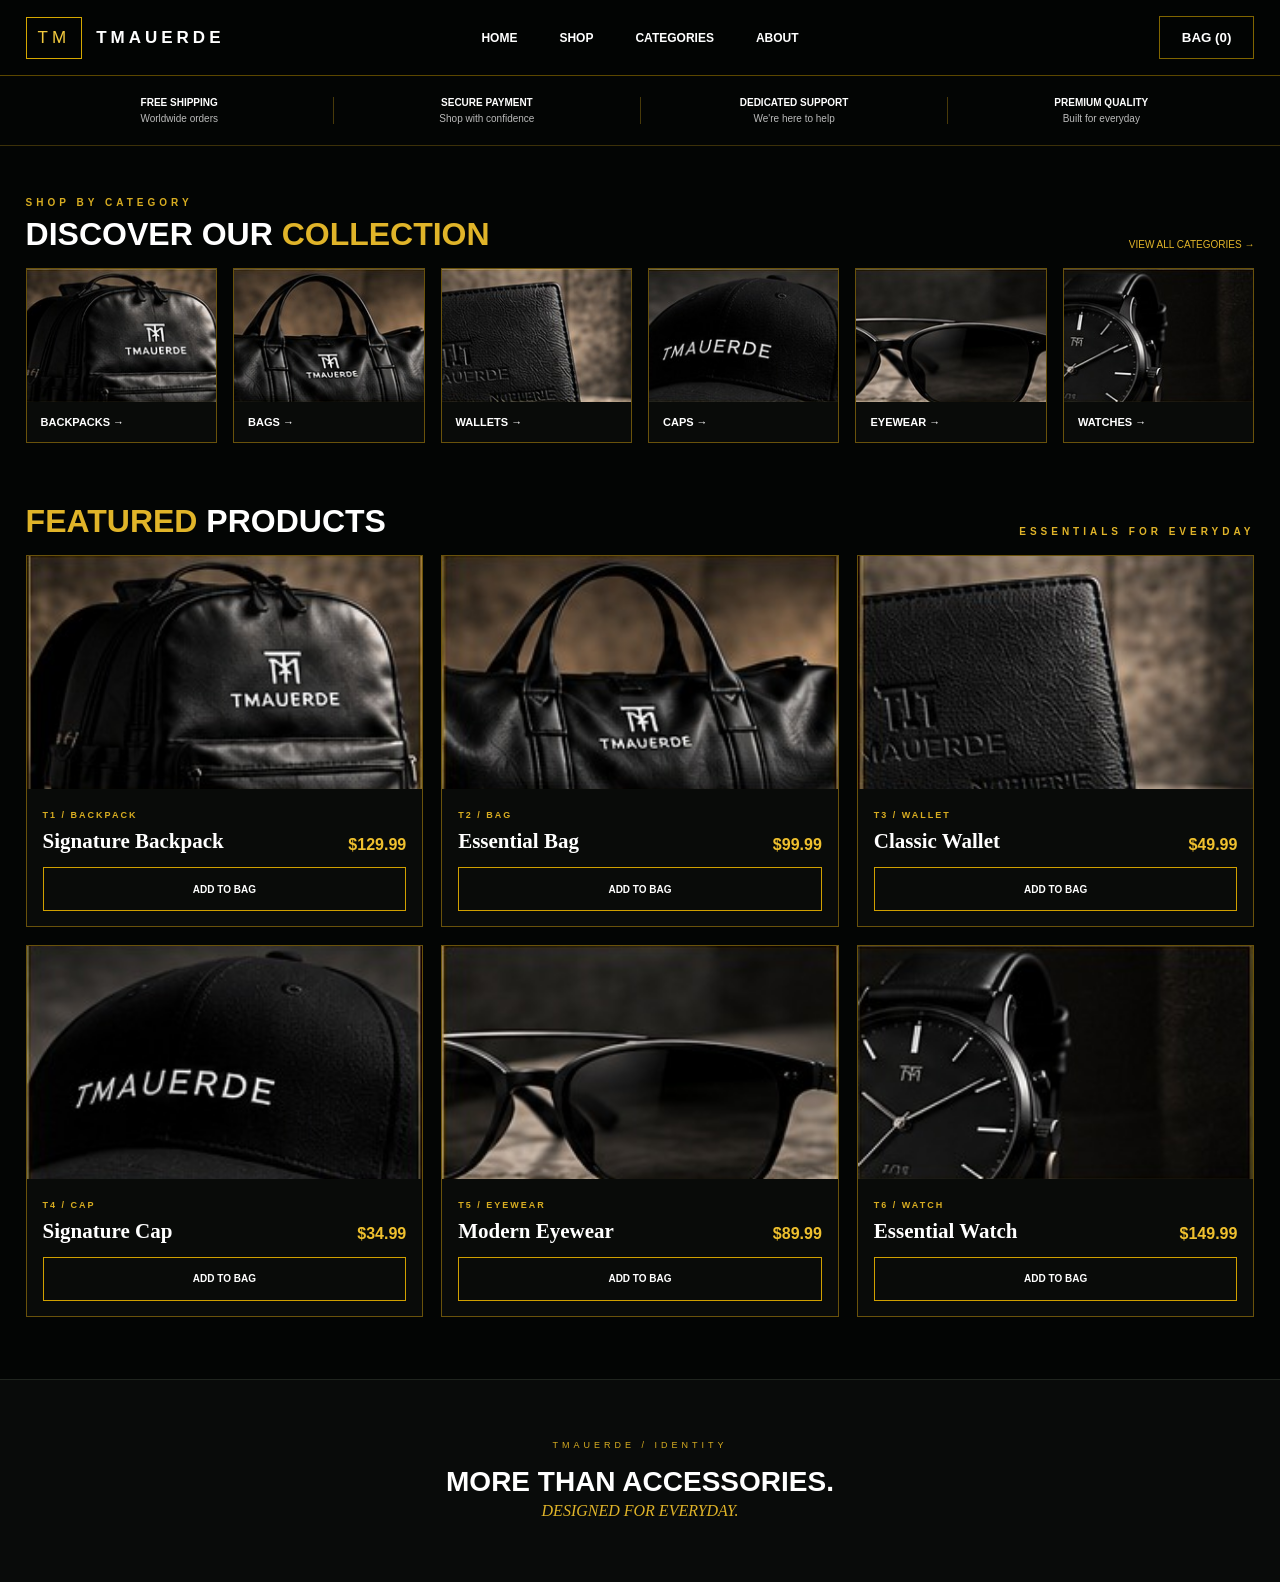
==== commit c2a54b65: "Add files via upload" ====
--- a/index.html
+++ b/index.html
@@ -1,14 +1,13 @@
-<!doctype html><html lang="en"><head><meta charset="utf-8"><meta name="viewport" content="width=device-width,initial-scale=1"><title>TMAUERDE — Premium Accessories</title><link rel="stylesheet" href="./styles.css"></head><body>
+<!doctype html><html lang="en"><head><meta charset="utf-8"><meta name="viewport" content="width=device-width,initial-scale=1"><title>TMAUERDE — Premium Accessories</title><link rel="stylesheet" href="styles.css"></head><body>
 <header><a class="brand" href="#"><span>TM</span><b>TMAUERDE</b></a><nav><a href="#">HOME</a><a href="#shop">SHOP</a><a href="#categories">CATEGORIES</a><a href="#about">ABOUT</a></nav><button id="bag">BAG (0)</button></header>
 <section class="benefits"><div><b>FREE SHIPPING</b><small>Worldwide orders</small></div><div><b>SECURE PAYMENT</b><small>Shop with confidence</small></div><div><b>DEDICATED SUPPORT</b><small>We're here to help</small></div><div><b>PREMIUM QUALITY</b><small>Built for everyday</small></div></section>
-<main>
-<section id="categories"><div class="section-head"><div><small>SHOP BY CATEGORY</small><h1>DISCOVER OUR <em>COLLECTION</em></h1></div><a href="#shop">VIEW ALL CATEGORIES →</a></div><div class="categories">
-<a><img src="./assets/backpack.jpg" alt="TMAUERDE Backpack"><b>BACKPACKS →</b></a><a><img src="./assets/bag.jpg" alt="TMAUERDE Bag"><b>BAGS →</b></a><a><img src="./assets/wallet.jpg" alt="TMAUERDE Wallet"><b>WALLETS →</b></a><a><img src="./assets/cap.jpg" alt="TMAUERDE Cap"><b>CAPS →</b></a><a><img src="./assets/eyewear.jpg" alt="TMAUERDE Eyewear"><b>EYEWEAR →</b></a><a><img src="./assets/watch.jpg" alt="TMAUERDE Watch"><b>WATCHES →</b></a></div></section>
+<main><section id="categories"><div class="section-head"><div><small>SHOP BY CATEGORY</small><h1>DISCOVER OUR <em>COLLECTION</em></h1></div><a href="#shop">VIEW ALL CATEGORIES →</a></div><div class="categories">
+<a><img src="backpack.jpg" alt="TMAUERDE Backpack"><b>BACKPACKS →</b></a><a><img src="bag.jpg" alt="TMAUERDE Bag"><b>BAGS →</b></a><a><img src="wallet.jpg" alt="TMAUERDE Wallet"><b>WALLETS →</b></a><a><img src="cap.jpg" alt="TMAUERDE Cap"><b>CAPS →</b></a><a><img src="eyewear.jpg" alt="TMAUERDE Eyewear"><b>EYEWEAR →</b></a><a><img src="watch.jpg" alt="TMAUERDE Watch"><b>WATCHES →</b></a></div></section>
 <section id="shop"><div class="section-head products-head"><h2><em>FEATURED</em> PRODUCTS</h2><small>ESSENTIALS FOR EVERYDAY</small></div><div class="products">
-<article><img src="./assets/backpack.jpg" alt="Signature Backpack"><div class="info"><small>T1 / BACKPACK</small><div><h3>Signature Backpack</h3><strong>$129.99</strong></div><button class="add">ADD TO BAG</button></div></article>
-<article><img src="./assets/bag.jpg" alt="Essential Bag"><div class="info"><small>T2 / BAG</small><div><h3>Essential Bag</h3><strong>$99.99</strong></div><button class="add">ADD TO BAG</button></div></article>
-<article><img src="./assets/wallet.jpg" alt="Classic Wallet"><div class="info"><small>T3 / WALLET</small><div><h3>Classic Wallet</h3><strong>$49.99</strong></div><button class="add">ADD TO BAG</button></div></article>
-<article><img src="./assets/cap.jpg" alt="Signature Cap"><div class="info"><small>T4 / CAP</small><div><h3>Signature Cap</h3><strong>$34.99</strong></div><button class="add">ADD TO BAG</button></div></article>
-<article><img src="./assets/eyewear.jpg" alt="Modern Eyewear"><div class="info"><small>T5 / EYEWEAR</small><div><h3>Modern Eyewear</h3><strong>$89.99</strong></div><button class="add">ADD TO BAG</button></div></article>
-<article><img src="./assets/watch.jpg" alt="Essential Watch"><div class="info"><small>T6 / WATCH</small><div><h3>Essential Watch</h3><strong>$149.99</strong></div><button class="add">ADD TO BAG</button></div></article>
-</div></section></main><section id="about"><small>TMAUERDE / IDENTITY</small><h2>MORE THAN ACCESSORIES.</h2><p>DESIGNED FOR EVERYDAY.</p></section><div id="toast">Added to bag</div><script src="./script.js"></script></body></html>
+<article><img src="backpack.jpg" alt="Signature Backpack"><div class="info"><small>T1 / BACKPACK</small><div><h3>Signature Backpack</h3><strong>$129.99</strong></div><button class="add">ADD TO BAG</button></div></article>
+<article><img src="bag.jpg" alt="Essential Bag"><div class="info"><small>T2 / BAG</small><div><h3>Essential Bag</h3><strong>$99.99</strong></div><button class="add">ADD TO BAG</button></div></article>
+<article><img src="wallet.jpg" alt="Classic Wallet"><div class="info"><small>T3 / WALLET</small><div><h3>Classic Wallet</h3><strong>$49.99</strong></div><button class="add">ADD TO BAG</button></div></article>
+<article><img src="cap.jpg" alt="Signature Cap"><div class="info"><small>T4 / CAP</small><div><h3>Signature Cap</h3><strong>$34.99</strong></div><button class="add">ADD TO BAG</button></div></article>
+<article><img src="eyewear.jpg" alt="Modern Eyewear"><div class="info"><small>T5 / EYEWEAR</small><div><h3>Modern Eyewear</h3><strong>$89.99</strong></div><button class="add">ADD TO BAG</button></div></article>
+<article><img src="watch.jpg" alt="Essential Watch"><div class="info"><small>T6 / WATCH</small><div><h3>Essential Watch</h3><strong>$149.99</strong></div><button class="add">ADD TO BAG</button></div></article>
+</div></section></main><section id="about"><small>TMAUERDE / IDENTITY</small><h2>MORE THAN ACCESSORIES.</h2><p>DESIGNED FOR EVERYDAY.</p></section><div id="toast">Added to bag</div><script src="script.js"></script></body></html>
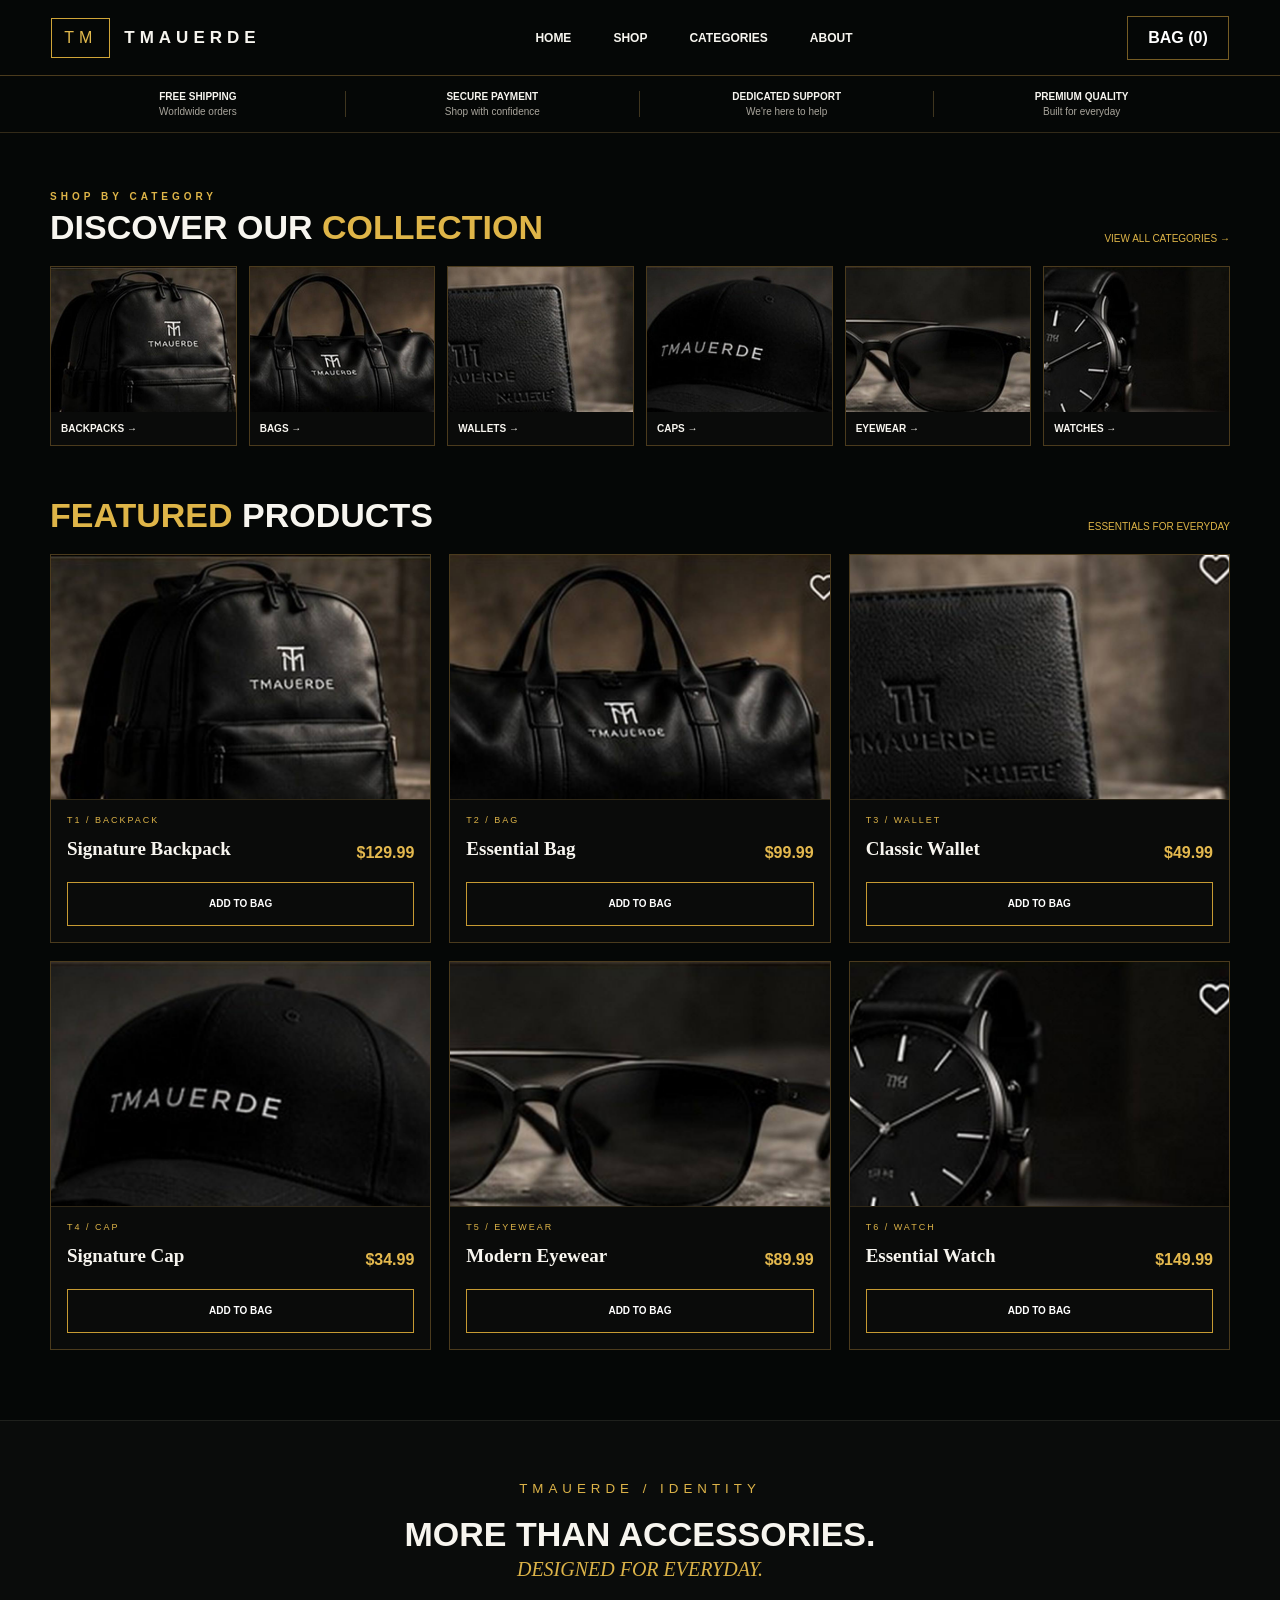
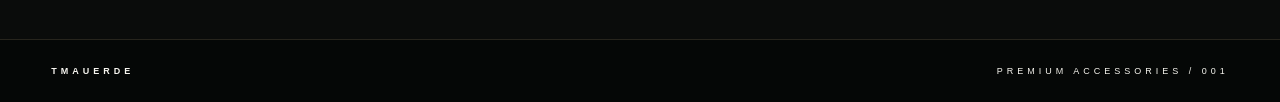
==== commit 494f006c: "Add files via upload" ====
--- a/index.html
+++ b/index.html
@@ -1,13 +1,13 @@
-<!doctype html><html lang="en"><head><meta charset="utf-8"><meta name="viewport" content="width=device-width,initial-scale=1"><title>TMAUERDE — Premium Accessories</title><link rel="stylesheet" href="styles.css"></head><body>
-<header><a class="brand" href="#"><span>TM</span><b>TMAUERDE</b></a><nav><a href="#">HOME</a><a href="#shop">SHOP</a><a href="#categories">CATEGORIES</a><a href="#about">ABOUT</a></nav><button id="bag">BAG (0)</button></header>
+<!doctype html><html lang="en"><head><meta charset="utf-8"><meta name="viewport" content="width=device-width,initial-scale=1"><title>TMAUERDE — Premium Accessories</title><link rel="stylesheet" href="./styles.css?v=FINAL1"></head><body>
+<header><a class="brand" href="#"><span>TM</span><b>TMAUERDE</b></a><nav><a href="#">HOME</a><a href="#shop">SHOP</a><a href="#categories">CATEGORIES</a><a href="#about">ABOUT</a></nav><button class="bag">BAG (<strong id="count">0</strong>)</button></header>
 <section class="benefits"><div><b>FREE SHIPPING</b><small>Worldwide orders</small></div><div><b>SECURE PAYMENT</b><small>Shop with confidence</small></div><div><b>DEDICATED SUPPORT</b><small>We're here to help</small></div><div><b>PREMIUM QUALITY</b><small>Built for everyday</small></div></section>
-<main><section id="categories"><div class="section-head"><div><small>SHOP BY CATEGORY</small><h1>DISCOVER OUR <em>COLLECTION</em></h1></div><a href="#shop">VIEW ALL CATEGORIES →</a></div><div class="categories">
-<a><img src="backpack.jpg" alt="TMAUERDE Backpack"><b>BACKPACKS →</b></a><a><img src="bag.jpg" alt="TMAUERDE Bag"><b>BAGS →</b></a><a><img src="wallet.jpg" alt="TMAUERDE Wallet"><b>WALLETS →</b></a><a><img src="cap.jpg" alt="TMAUERDE Cap"><b>CAPS →</b></a><a><img src="eyewear.jpg" alt="TMAUERDE Eyewear"><b>EYEWEAR →</b></a><a><img src="watch.jpg" alt="TMAUERDE Watch"><b>WATCHES →</b></a></div></section>
-<section id="shop"><div class="section-head products-head"><h2><em>FEATURED</em> PRODUCTS</h2><small>ESSENTIALS FOR EVERYDAY</small></div><div class="products">
-<article><img src="backpack.jpg" alt="Signature Backpack"><div class="info"><small>T1 / BACKPACK</small><div><h3>Signature Backpack</h3><strong>$129.99</strong></div><button class="add">ADD TO BAG</button></div></article>
-<article><img src="bag.jpg" alt="Essential Bag"><div class="info"><small>T2 / BAG</small><div><h3>Essential Bag</h3><strong>$99.99</strong></div><button class="add">ADD TO BAG</button></div></article>
-<article><img src="wallet.jpg" alt="Classic Wallet"><div class="info"><small>T3 / WALLET</small><div><h3>Classic Wallet</h3><strong>$49.99</strong></div><button class="add">ADD TO BAG</button></div></article>
-<article><img src="cap.jpg" alt="Signature Cap"><div class="info"><small>T4 / CAP</small><div><h3>Signature Cap</h3><strong>$34.99</strong></div><button class="add">ADD TO BAG</button></div></article>
-<article><img src="eyewear.jpg" alt="Modern Eyewear"><div class="info"><small>T5 / EYEWEAR</small><div><h3>Modern Eyewear</h3><strong>$89.99</strong></div><button class="add">ADD TO BAG</button></div></article>
-<article><img src="watch.jpg" alt="Essential Watch"><div class="info"><small>T6 / WATCH</small><div><h3>Essential Watch</h3><strong>$149.99</strong></div><button class="add">ADD TO BAG</button></div></article>
-</div></section></main><section id="about"><small>TMAUERDE / IDENTITY</small><h2>MORE THAN ACCESSORIES.</h2><p>DESIGNED FOR EVERYDAY.</p></section><div id="toast">Added to bag</div><script src="script.js"></script></body></html>
+<main><section id="categories"><p class="eyebrow">SHOP BY CATEGORY</p><div class="heading"><h1>DISCOVER OUR <span>COLLECTION</span></h1><a href="#shop">VIEW ALL CATEGORIES →</a></div><div class="cats">
+<article><img src="./backpack.jpg" alt="TMAUERDE backpack"><b>BACKPACKS →</b></article><article><img src="./bag.jpg" alt="TMAUERDE bag"><b>BAGS →</b></article><article><img src="./wallet.jpg" alt="TMAUERDE wallet"><b>WALLETS →</b></article><article><img src="./cap.jpg" alt="TMAUERDE cap"><b>CAPS →</b></article><article><img src="./eyewear.jpg" alt="TMAUERDE eyewear"><b>EYEWEAR →</b></article><article><img src="./watch.jpg" alt="TMAUERDE watch"><b>WATCHES →</b></article></div></section>
+<section id="shop"><div class="heading shophead"><h2><span>FEATURED</span> PRODUCTS</h2><p>ESSENTIALS FOR EVERYDAY</p></div><div class="products">
+<article><img class="product-image" src="./backpack.jpg" alt="Signature Backpack"><div class="info"><p>T1 / BACKPACK</p><h3>Signature Backpack</h3><strong>$129.99</strong><button class="add">ADD TO BAG</button></div></article>
+<article><img class="product-image" src="./bag.jpg" alt="Essential Bag"><div class="info"><p>T2 / BAG</p><h3>Essential Bag</h3><strong>$99.99</strong><button class="add">ADD TO BAG</button></div></article>
+<article><img class="product-image" src="./wallet.jpg" alt="Classic Wallet"><div class="info"><p>T3 / WALLET</p><h3>Classic Wallet</h3><strong>$49.99</strong><button class="add">ADD TO BAG</button></div></article>
+<article><img class="product-image" src="./cap.jpg" alt="Signature Cap"><div class="info"><p>T4 / CAP</p><h3>Signature Cap</h3><strong>$34.99</strong><button class="add">ADD TO BAG</button></div></article>
+<article><img class="product-image" src="./eyewear.jpg" alt="Modern Eyewear"><div class="info"><p>T5 / EYEWEAR</p><h3>Modern Eyewear</h3><strong>$89.99</strong><button class="add">ADD TO BAG</button></div></article>
+<article><img class="product-image" src="./watch.jpg" alt="Essential Watch"><div class="info"><p>T6 / WATCH</p><h3>Essential Watch</h3><strong>$149.99</strong><button class="add">ADD TO BAG</button></div></article></div></section></main>
+<section id="about" class="identity"><small>TMAUERDE / IDENTITY</small><h2>MORE THAN ACCESSORIES.</h2><p>DESIGNED FOR EVERYDAY.</p></section><footer><b>TMAUERDE</b><span>PREMIUM ACCESSORIES / 001</span></footer><div id="toast">ADDED TO BAG</div><script src="./script.js?v=FINAL1"></script></body></html>
--- a/styles.css
+++ b/styles.css
@@ -1 +1,5 @@
-*{box-sizing:border-box}html{scroll-behavior:smooth}body{margin:0;background:#030504;color:#fff;font-family:Arial,Helvetica,sans-serif}a{color:inherit;text-decoration:none}header{height:76px;border-bottom:1px solid #5b4700;display:grid;grid-template-columns:1fr auto 1fr;align-items:center;padding:0 2vw;position:sticky;top:0;background:#030504f7;z-index:10}.brand{display:flex;align-items:center;gap:14px;letter-spacing:4px;font-size:17px}.brand span{border:1px solid #d5a800;color:#f0c83d;padding:10px 11px}.brand b{font-weight:800}nav{display:flex;gap:42px;font-size:12px;font-weight:800}header>button{justify-self:end;background:transparent;color:#fff;border:1px solid #806500;padding:13px 22px;font-weight:800}.benefits{height:70px;border-bottom:1px solid #3c3109;display:grid;grid-template-columns:repeat(4,1fr);padding:0 2vw;align-items:center;text-align:center}.benefits div+div{border-left:1px solid #493a09}.benefits b,.benefits small{display:block;font-size:10px}.benefits small{margin-top:5px;color:#bbb}main{width:100%;margin:0;padding:46px 2vw 62px}.section-head{display:flex;align-items:end;justify-content:space-between;margin-bottom:18px}.section-head small{color:#d8ad21;letter-spacing:4px;font-size:10px;font-weight:800}.section-head h1,.section-head h2{margin:8px 0 0;font-size:clamp(32px,2.5vw,48px);line-height:1}.section-head em{font-style:normal;color:#e0b429}.section-head>a,.products-head>small{font-size:10px;color:#e0b429}.categories{display:grid;grid-template-columns:repeat(6,minmax(0,1fr));gap:16px}.categories a{border:1px solid #69520b;background:#090b09;overflow:hidden}.categories img{display:block;width:100%;aspect-ratio:1.42/1;object-fit:cover}.categories b{display:block;padding:14px;font-size:11px}#shop{padding-top:54px}.products{display:grid;grid-template-columns:repeat(3,minmax(0,1fr));gap:18px}.products article{border:1px solid #69520b;background:#090b09;overflow:hidden}.products article>img{display:block;width:100%;aspect-ratio:1.7/1;object-fit:cover}.info{padding:15px 16px}.info>small{color:#d8ad21;letter-spacing:2px;font-size:9px;font-weight:800}.info>div{display:flex;justify-content:space-between;gap:15px;align-items:center}.info h3{font-family:Georgia,serif;font-size:21px;margin:7px 0 13px}.info strong{color:#efc02e;white-space:nowrap;font-size:16px}.add{width:100%;height:44px;border:1px solid #d0a000;background:transparent;color:#fff;font-size:10px;font-weight:900;cursor:pointer}.add:hover{background:#d0a000;color:#050505}#about{text-align:center;border-top:1px solid #20251f;background:#090b0a;padding:54px 20px 62px}#about small{color:#d8ad21;letter-spacing:4px;font-size:9px}#about h2{margin:14px 0 4px;font-size:28px}#about p{margin:0;color:#e0b429;font-family:Georgia,serif;font-style:italic}#toast{position:fixed;right:25px;bottom:25px;background:#d0a000;color:#050505;padding:12px 18px;font-weight:800;opacity:0;transform:translateY(10px);transition:.2s;pointer-events:none}#toast.show{opacity:1;transform:none}@media(max-width:1100px){nav{gap:20px}.categories{grid-template-columns:repeat(3,1fr)}.products{grid-template-columns:repeat(2,1fr)}}@media(max-width:650px){header{height:auto;min-height:72px;grid-template-columns:1fr auto;padding:12px 16px}.brand b{font-size:13px}nav{grid-column:1/-1;grid-row:2;justify-content:center;padding-top:12px;font-size:9px;gap:20px}header>button{grid-column:2;grid-row:1;padding:10px}.benefits{display:none}main{padding:30px 14px 45px}.section-head{align-items:flex-start}.section-head>a,.products-head>small{display:none}.categories{grid-template-columns:repeat(2,1fr);gap:10px}.products{grid-template-columns:1fr}.section-head h1,.section-head h2{font-size:27px}}
+*{box-sizing:border-box}html{scroll-behavior:smooth}body{margin:0;background:#050706;color:#f7f5ef;font-family:Arial,sans-serif}a{color:inherit;text-decoration:none}button{font:inherit}header{height:76px;padding:0 clamp(20px,4vw,64px);display:flex;align-items:center;border-bottom:1px solid #4b3b1d;background:#050706;position:sticky;top:0;z-index:20}.brand{display:flex;align-items:center;gap:14px;letter-spacing:5px}.brand span{border:1px solid #d0a538;color:#e1b94d;padding:10px 12px}.brand b{font-size:17px}nav{display:flex;gap:42px;margin:auto;font-size:12px;font-weight:700}.bag{padding:12px 20px;border:1px solid #765c24;background:transparent;color:#fff;font-weight:700}.benefits{display:grid;grid-template-columns:repeat(4,1fr);padding:15px clamp(20px,4vw,64px);border-bottom:1px solid #332a18}.benefits div{text-align:center;border-right:1px solid #3f351e}.benefits div:last-child{border:0}.benefits b{display:block;font-size:10px}.benefits small{display:block;color:#aaa69d;margin-top:4px;font-size:10px}
+main{width:min(1180px,calc(100% - 64px));margin:0 auto;padding:58px 0 70px}.eyebrow{font-size:10px;letter-spacing:4px;color:#dfb548;font-weight:700;margin:0 0 8px}.heading{display:flex;align-items:end;justify-content:space-between;margin:0 0 22px}.heading h1,.heading h2{margin:0;font-size:34px;line-height:1}.heading span{color:#dfb548}.heading a,.heading p{font-size:10px;color:#dfb548;margin:0}.cats{display:grid;grid-template-columns:repeat(6,minmax(0,1fr));gap:12px}.cats article,.products article{border:1px solid #4b3b1d;background:#0a0b0a;overflow:hidden;min-width:0}.cats img{width:100%;height:145px;display:block;object-fit:cover;background:#080a08}.cats b{display:block;padding:11px 10px;font-size:10px}.shophead{margin-top:52px}.products{display:grid;grid-template-columns:repeat(3,minmax(0,1fr));gap:18px}.products>article{display:flex;flex-direction:column}.product-image{width:100%;height:245px;display:block;object-fit:cover;background:#080a08;border-bottom:1px solid #302817}.info{padding:15px 16px 16px;display:grid;grid-template-columns:1fr auto;gap:7px 14px;min-height:142px}.info p{grid-column:1/-1;color:#dcb348;font-size:9px;letter-spacing:2px;margin:0}.info h3{font-family:Georgia,serif;font-size:19px;line-height:1.1;margin:0}.info strong{color:#e4b94e;font-size:16px;align-self:center}.add{grid-column:1/-1;width:100%;padding:12px;border:1px solid #c69a32;background:transparent;color:#fff;font-size:10px;font-weight:800;cursor:pointer;margin-top:8px}.add:hover{background:#ddb247;color:#050505}.identity{text-align:center;padding:58px 20px;background:#0a0c0b;border-top:1px solid #1f211d}.identity small{color:#dcb348;letter-spacing:5px}.identity h2{font-size:34px;margin:18px 0 4px}.identity p{color:#dcb348;font-size:20px;margin:0;font-family:Georgia,serif;font-style:italic}footer{display:flex;justify-content:space-between;padding:26px clamp(20px,4vw,64px);border-top:1px solid #27251d;font-size:9px;letter-spacing:4px}#toast{position:fixed;right:24px;bottom:24px;padding:14px 20px;background:#dfb548;color:#050505;font-weight:800;opacity:0;transform:translateY(10px);transition:.2s}#toast.show{opacity:1;transform:none}
+@media(min-width:1450px){main{width:min(1280px,calc(100% - 96px))}.cats img{height:160px}.product-image{height:270px}.heading h1,.heading h2{font-size:38px}}
+@media(max-width:900px){nav{display:none}main{width:min(760px,calc(100% - 36px));padding-top:38px}.cats{grid-template-columns:repeat(3,1fr)}.products{grid-template-columns:repeat(2,1fr)}.benefits{grid-template-columns:repeat(2,1fr);gap:14px}.benefits div:nth-child(2){border:0}.cats img{height:150px}.product-image{height:230px}}
+@media(max-width:600px){header{padding:0 16px}.brand b{font-size:13px}.brand{gap:8px}.bag{padding:10px}.benefits{display:none}main{width:calc(100% - 28px);padding:30px 0 50px}.heading h1,.heading h2{font-size:26px}.heading a,.heading p{display:none}.cats{grid-template-columns:repeat(2,1fr);gap:10px}.cats img{height:130px}.products{grid-template-columns:1fr}.product-image{height:auto;aspect-ratio:4/3}.info{min-height:140px}.identity h2{font-size:27px}footer{gap:18px;flex-direction:column}}
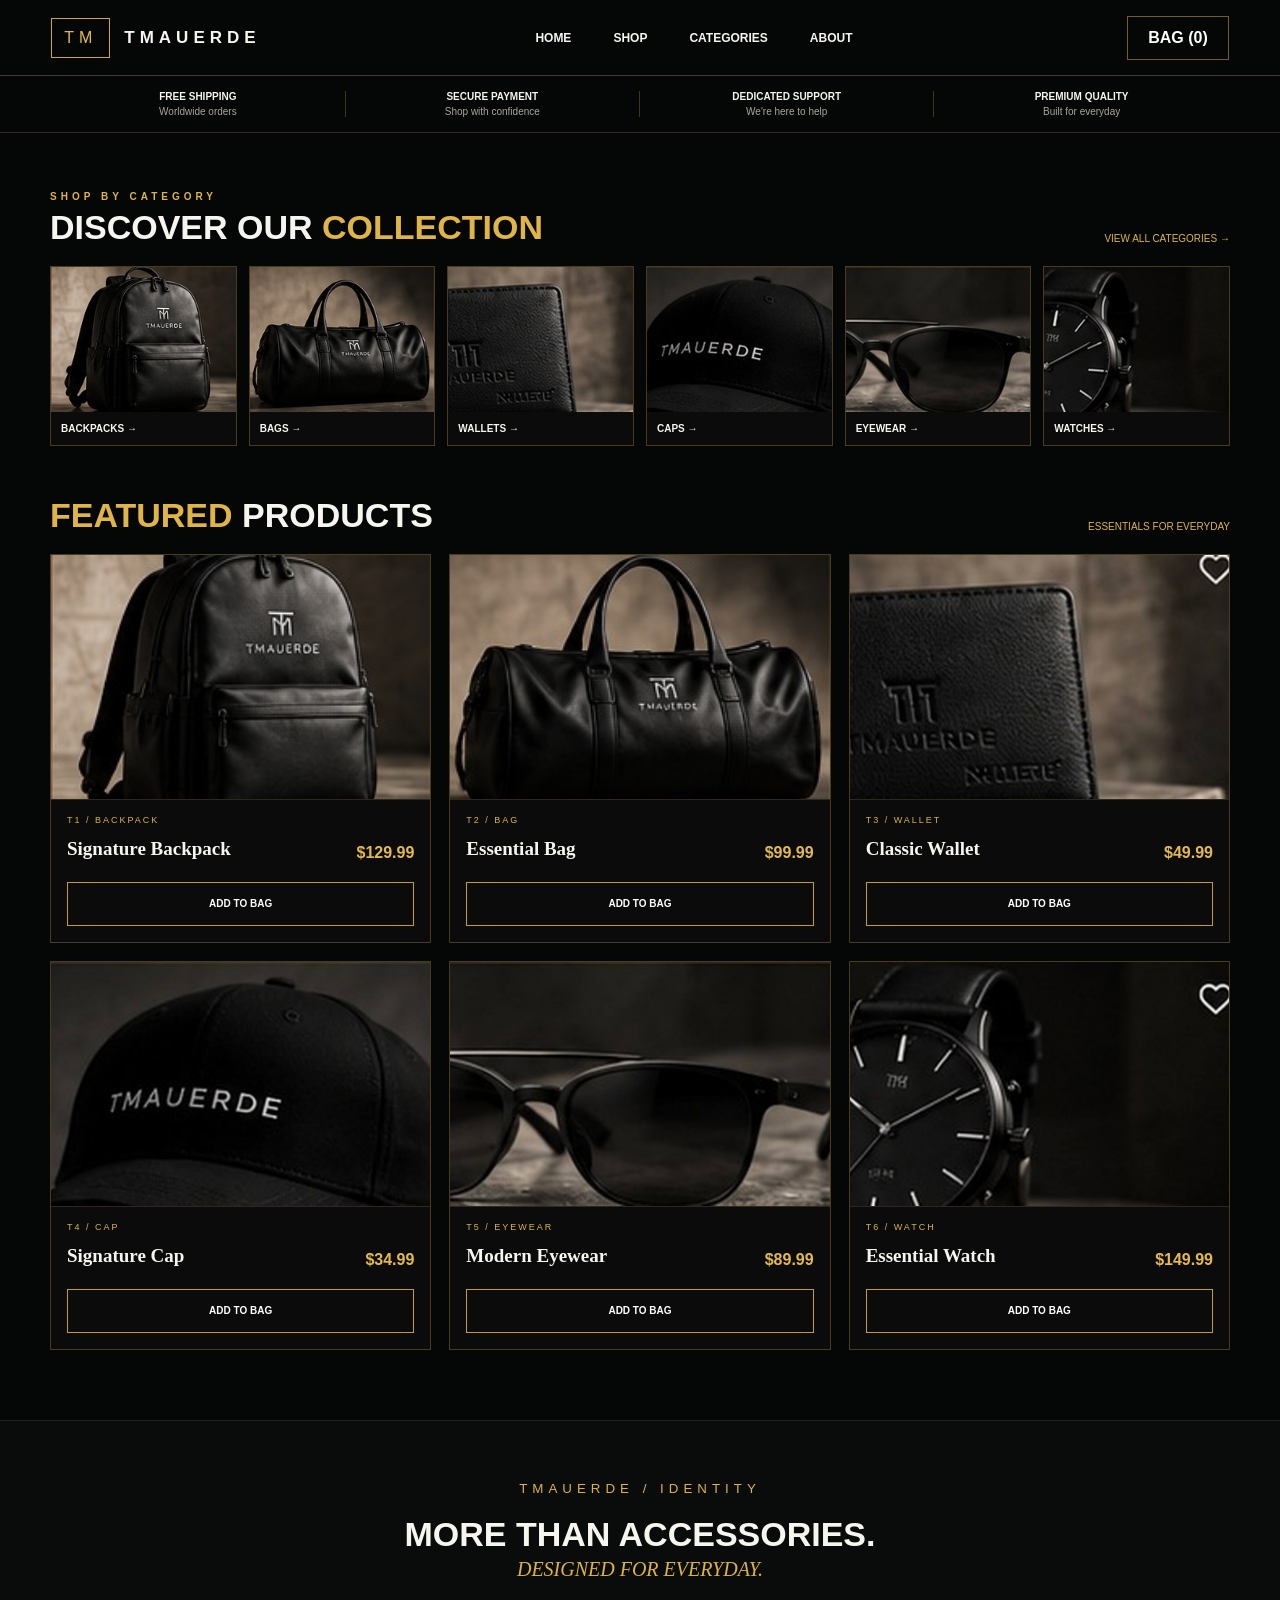
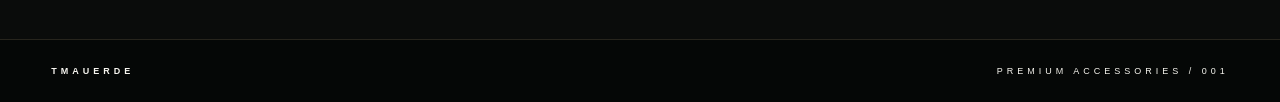
==== commit 55e99df7: "Add files via upload" ====
(no text change in the page or its own stylesheets)
